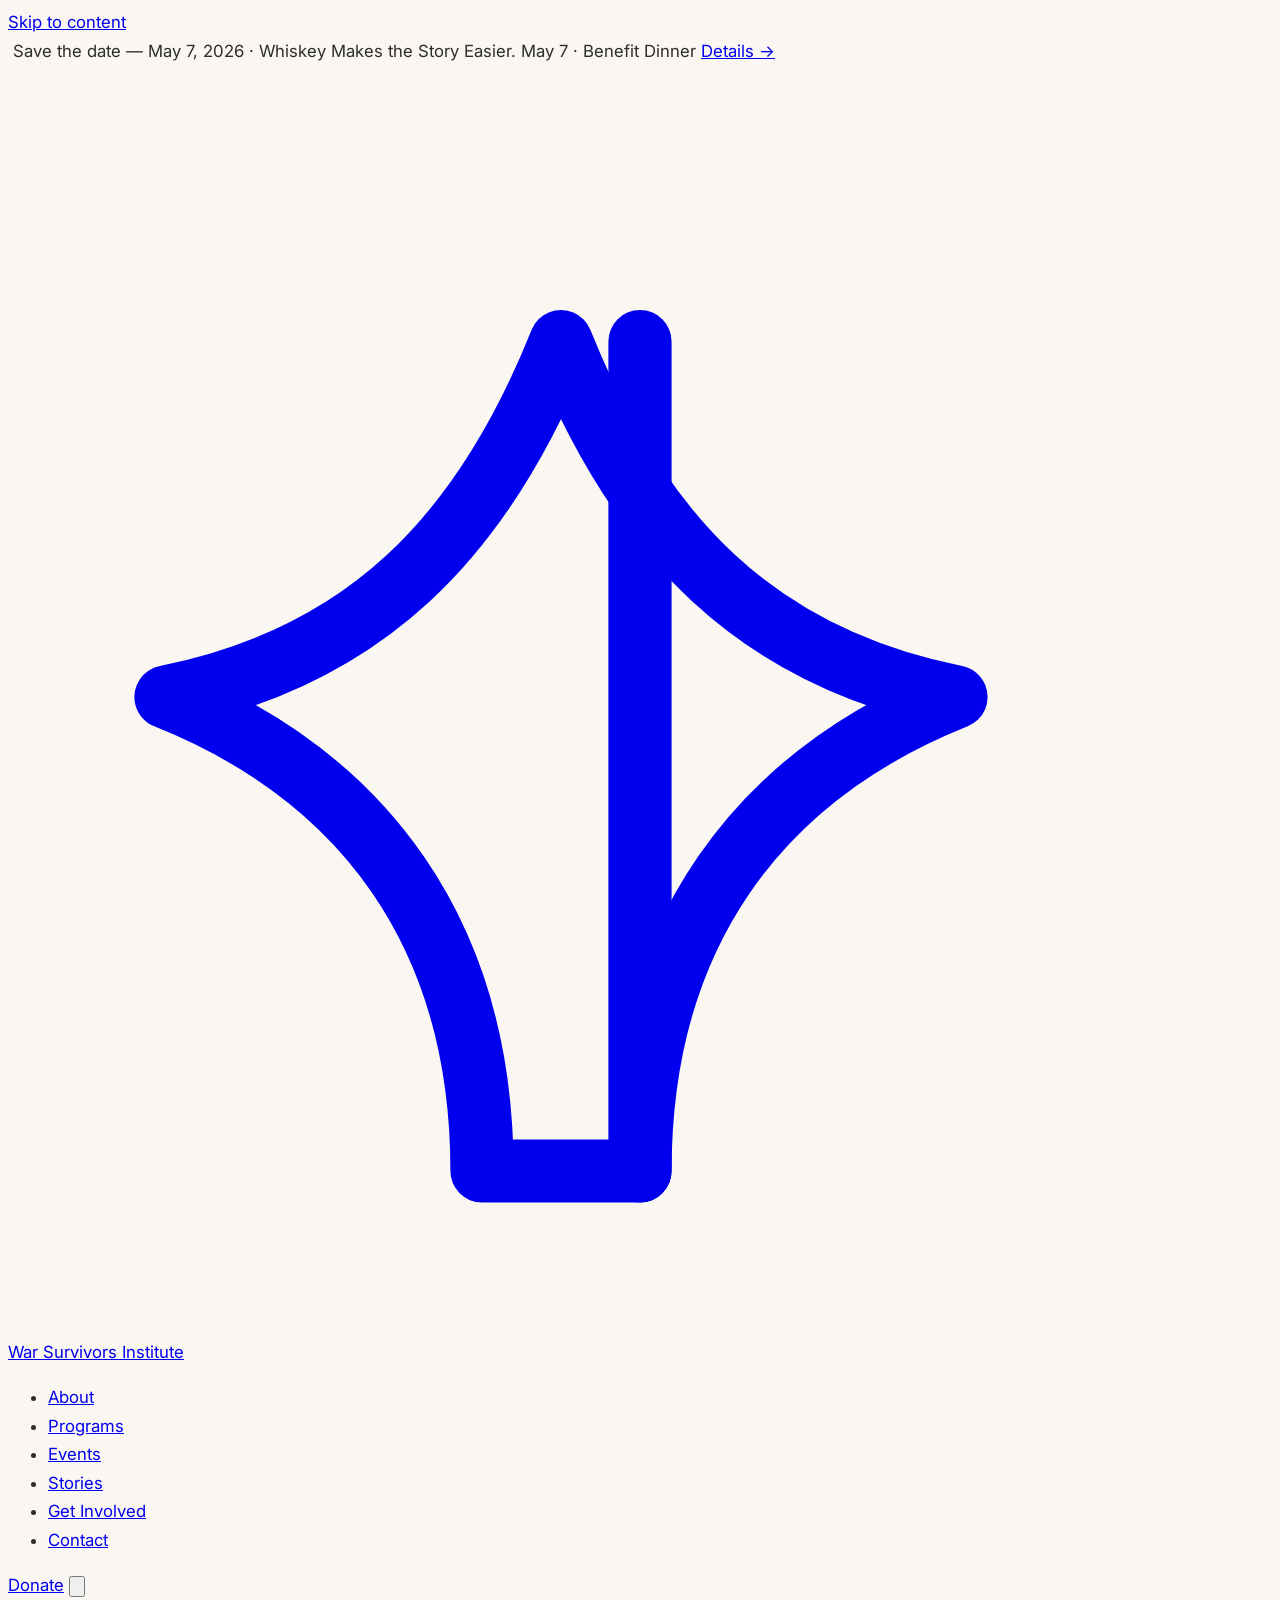
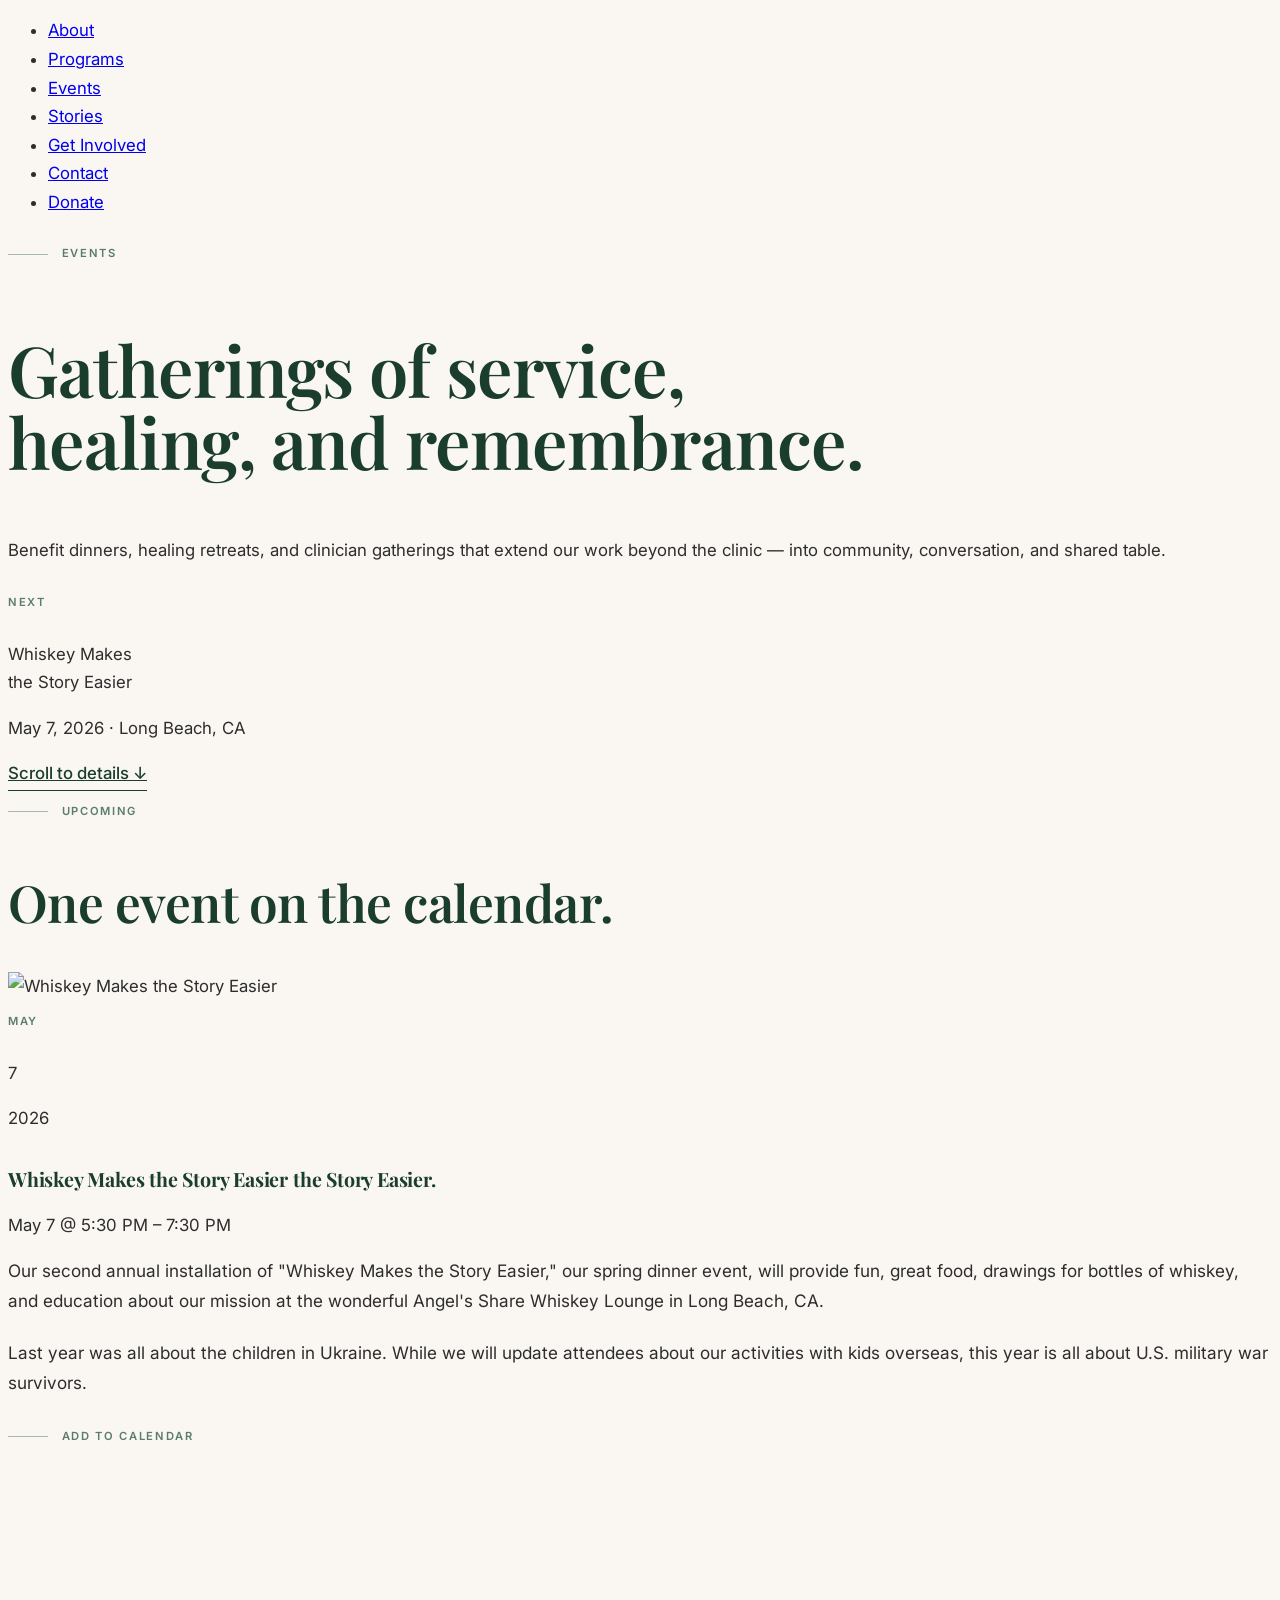
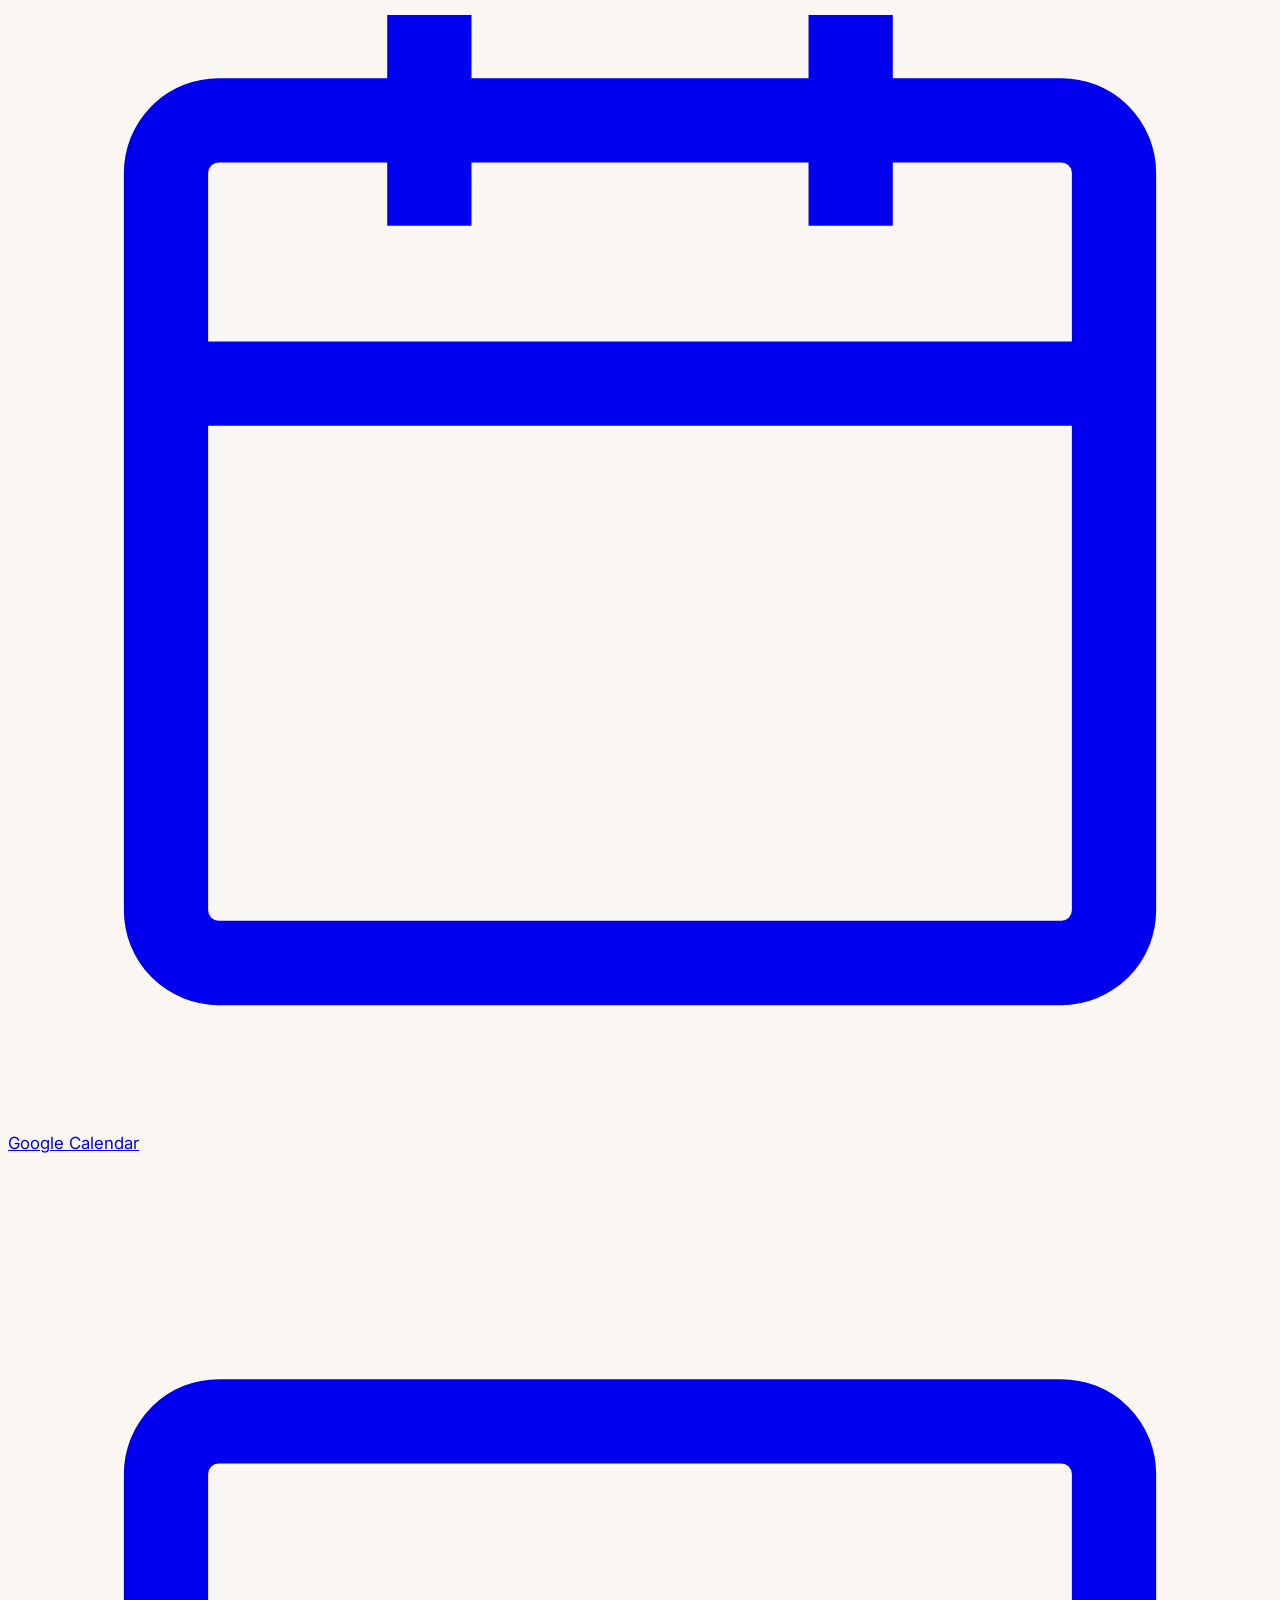
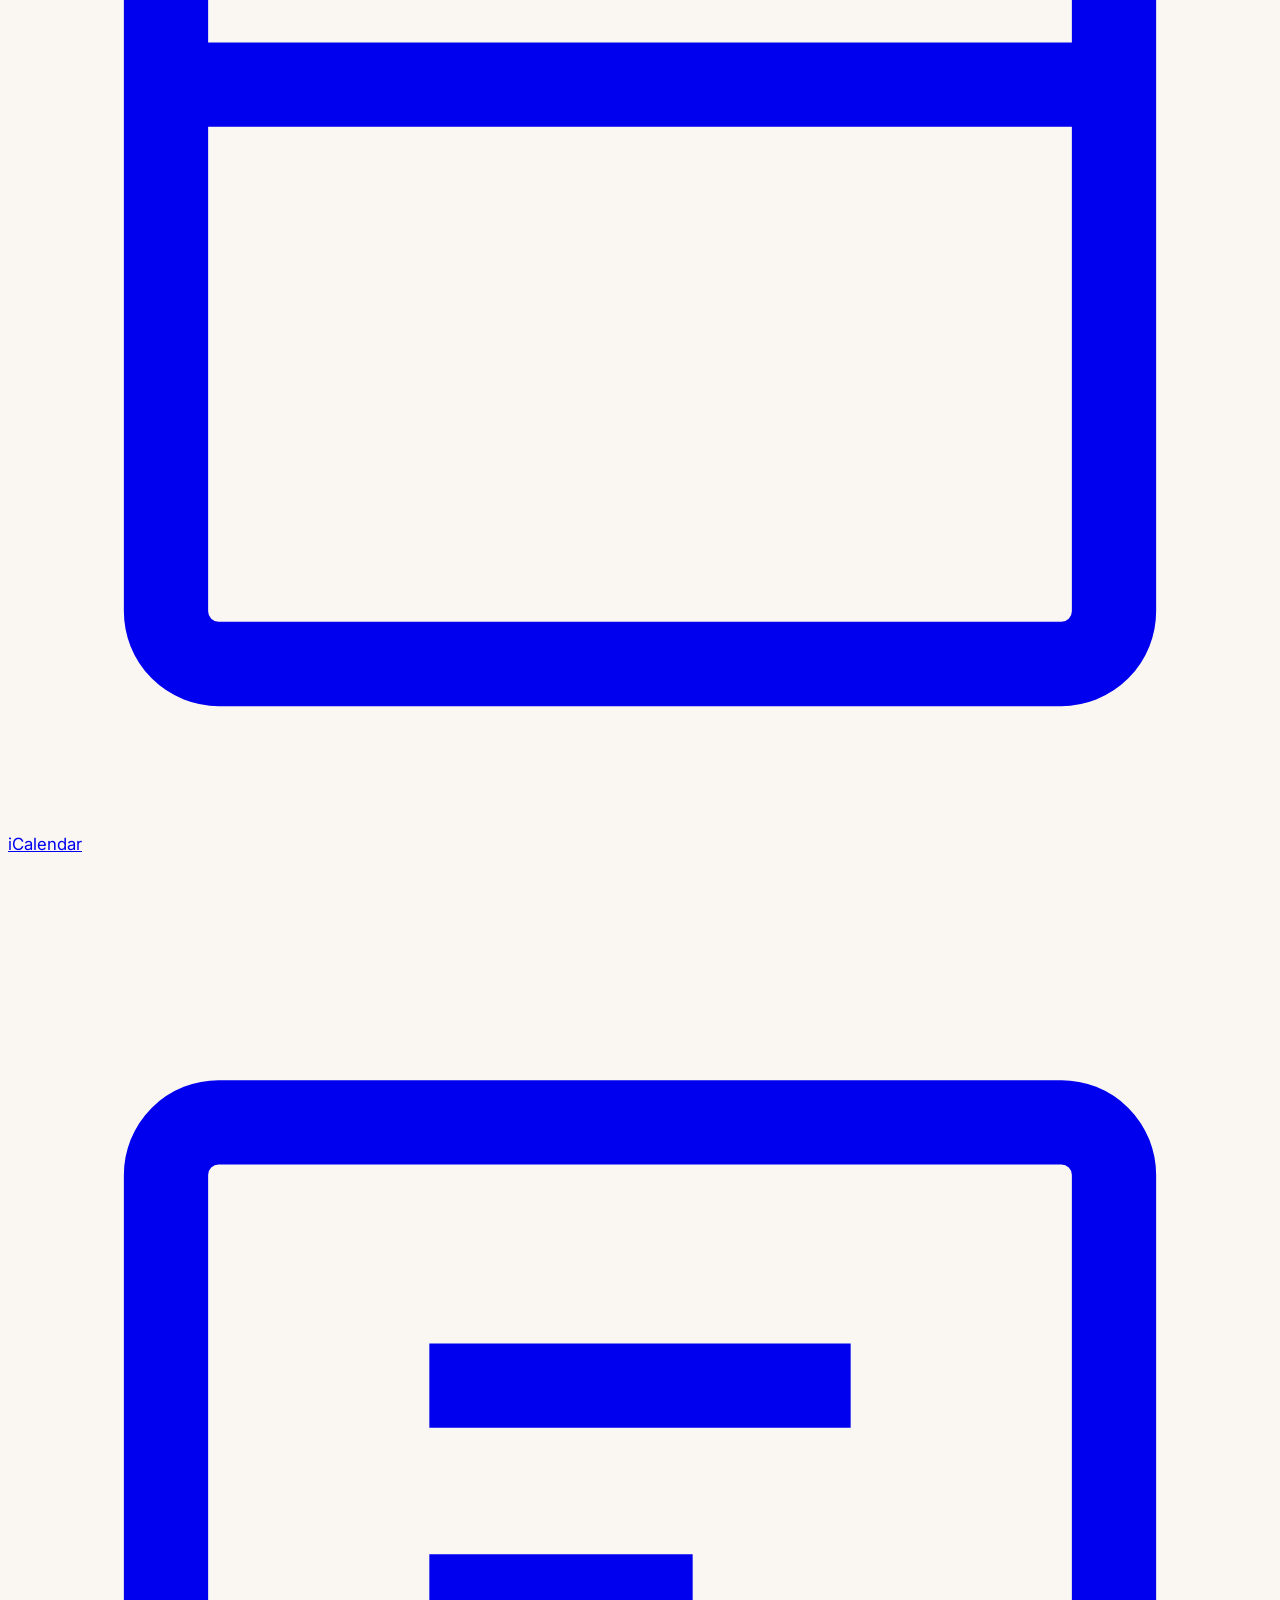
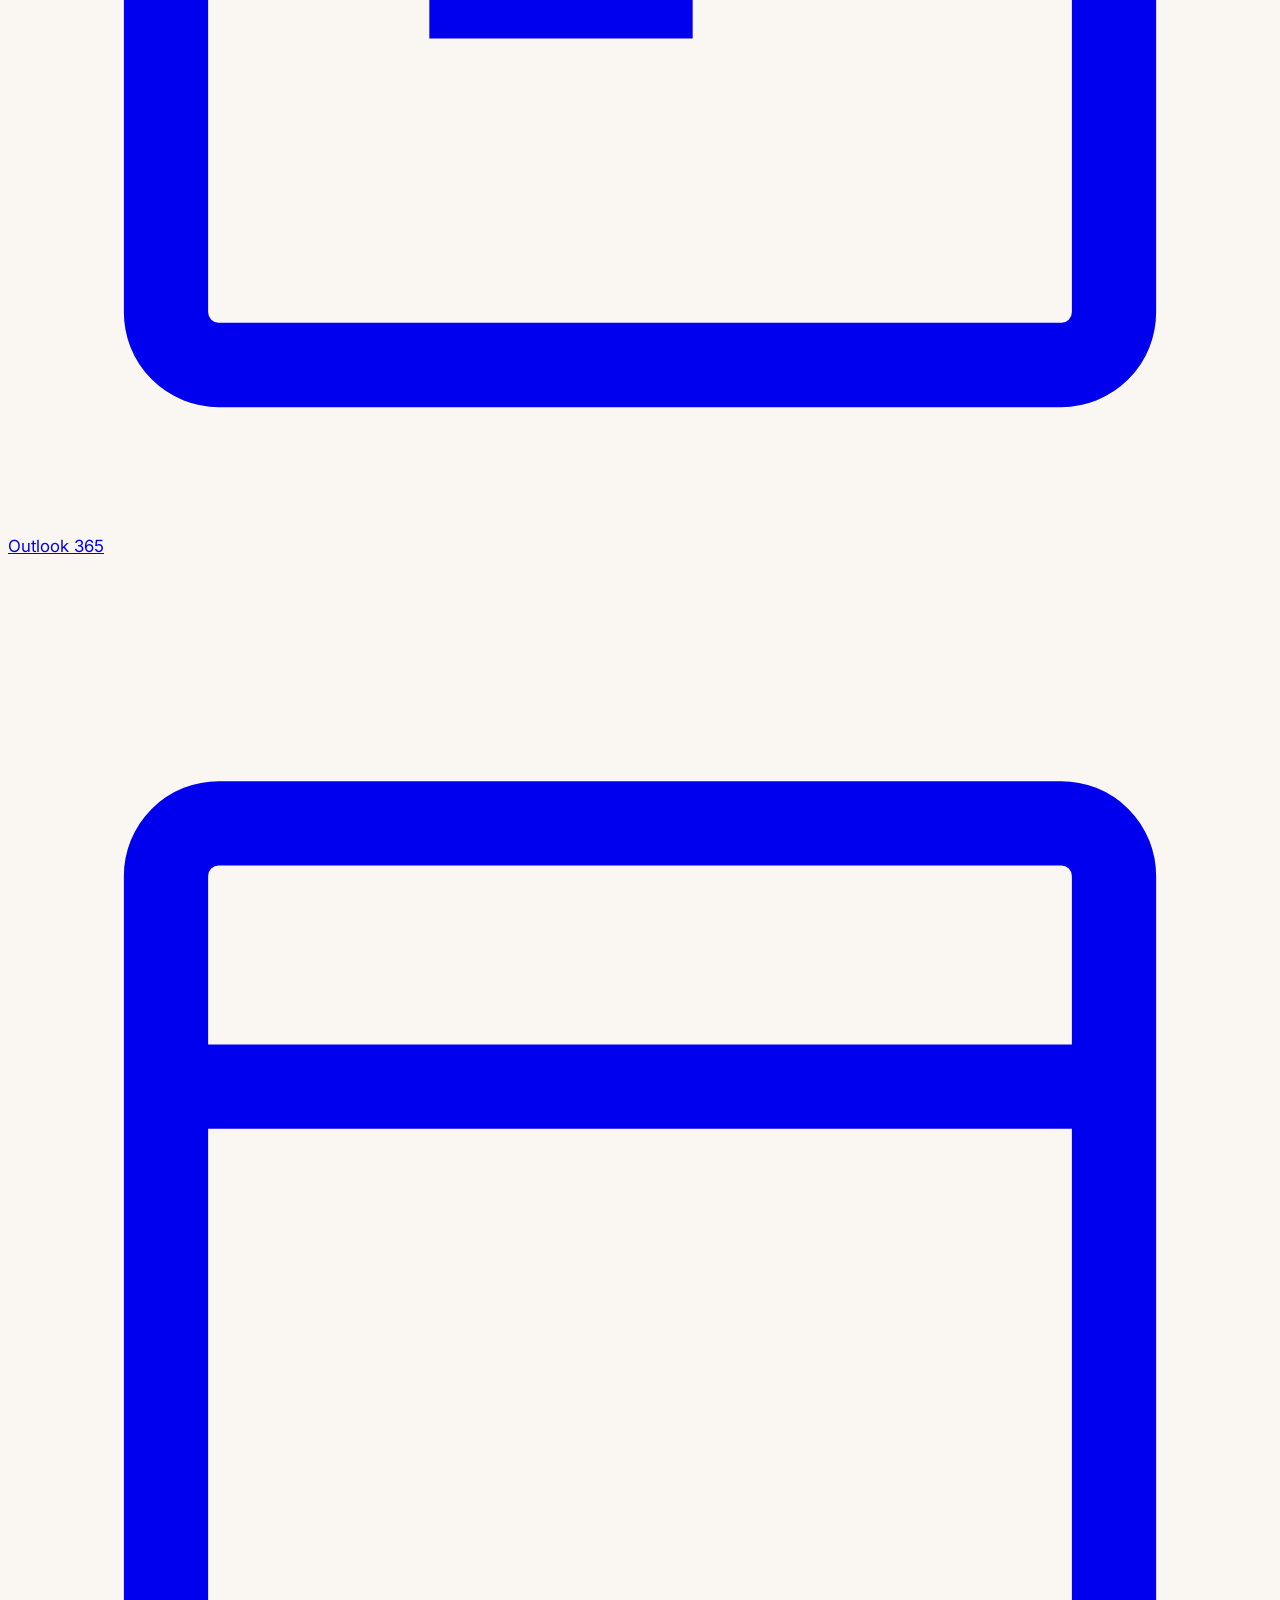
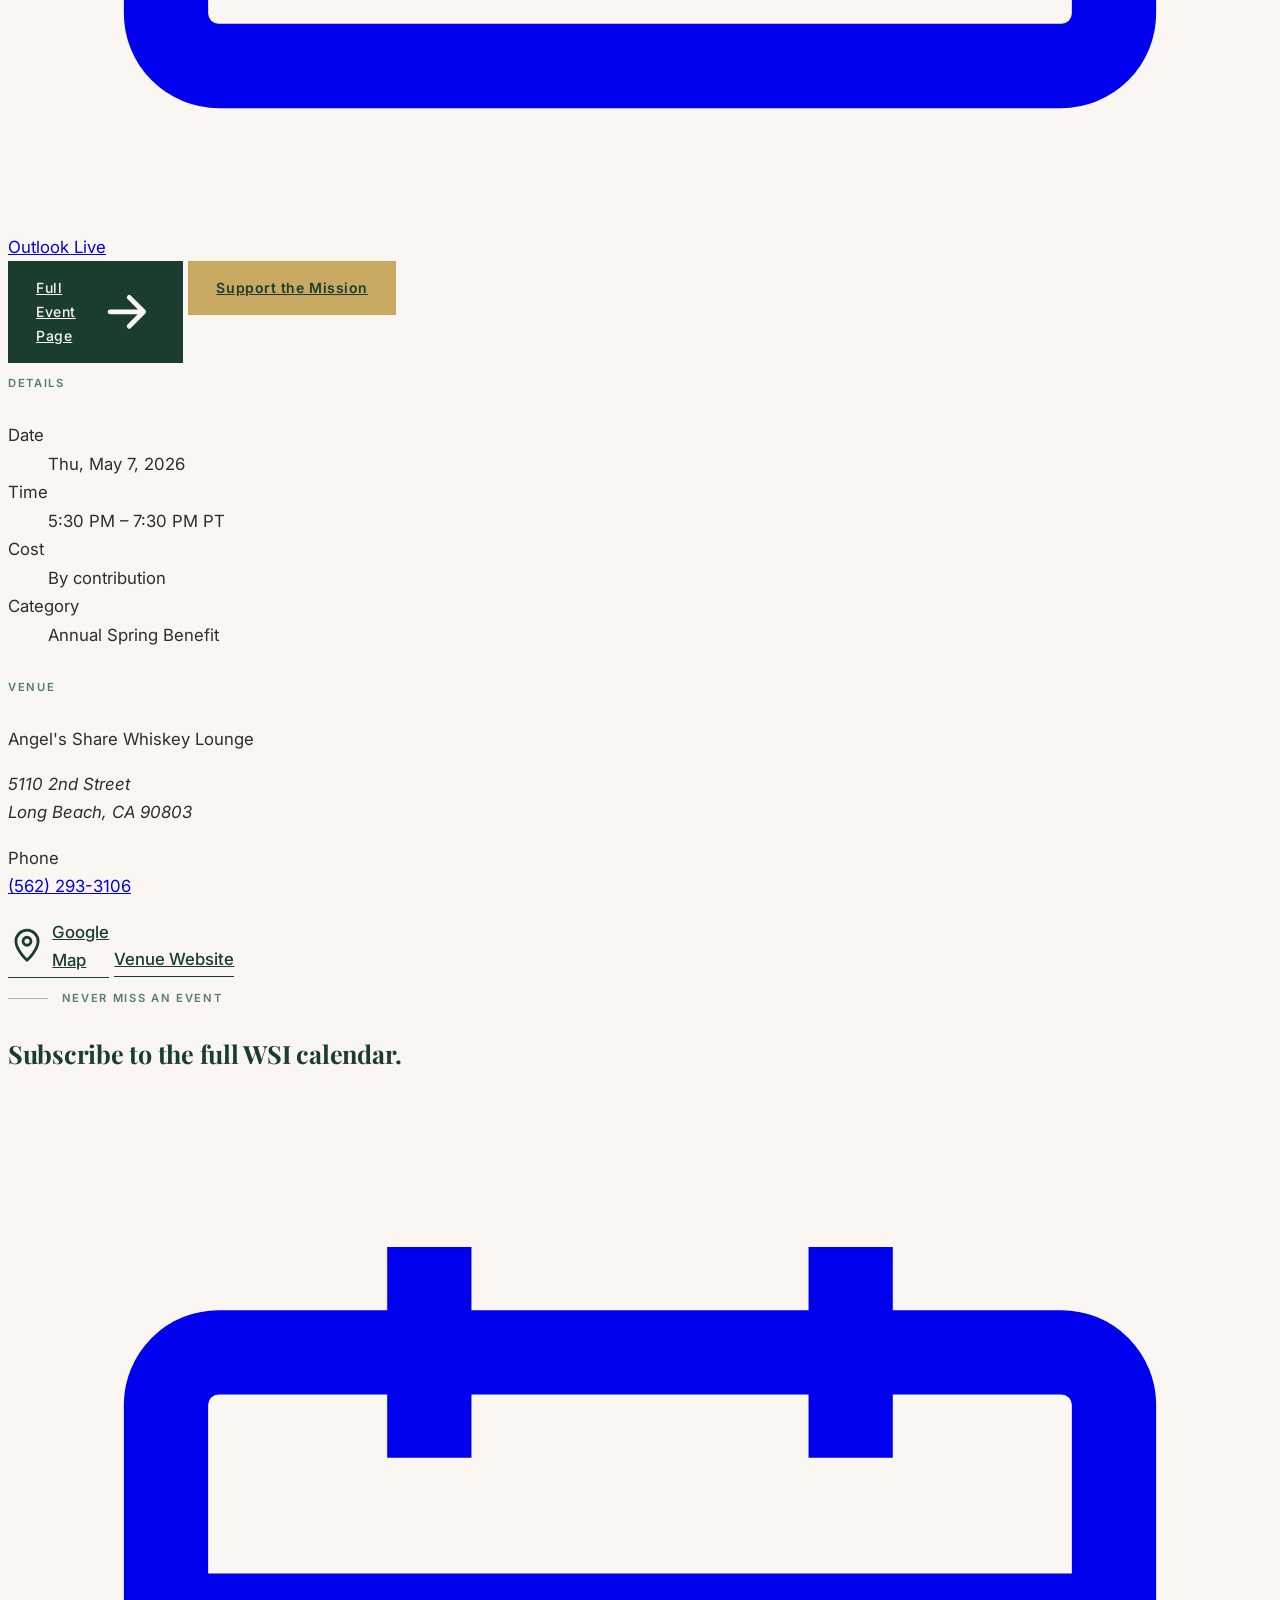
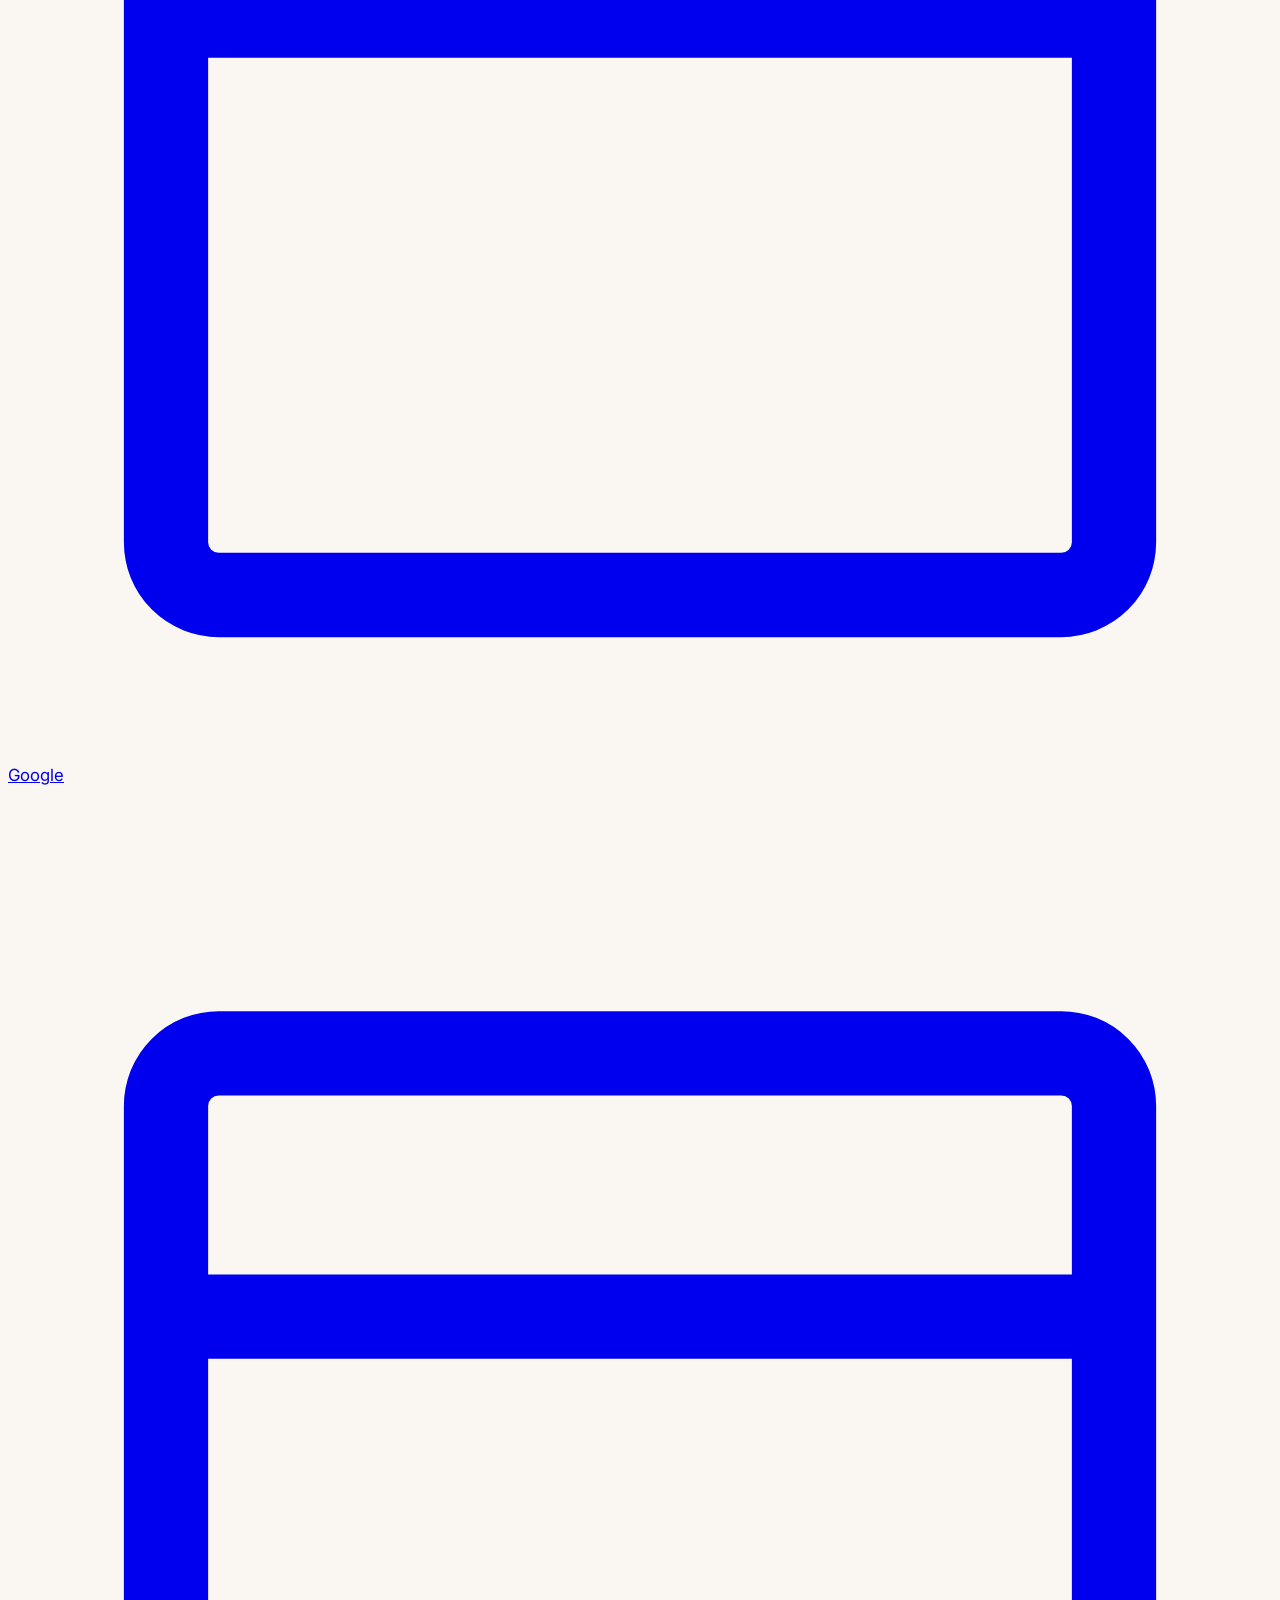
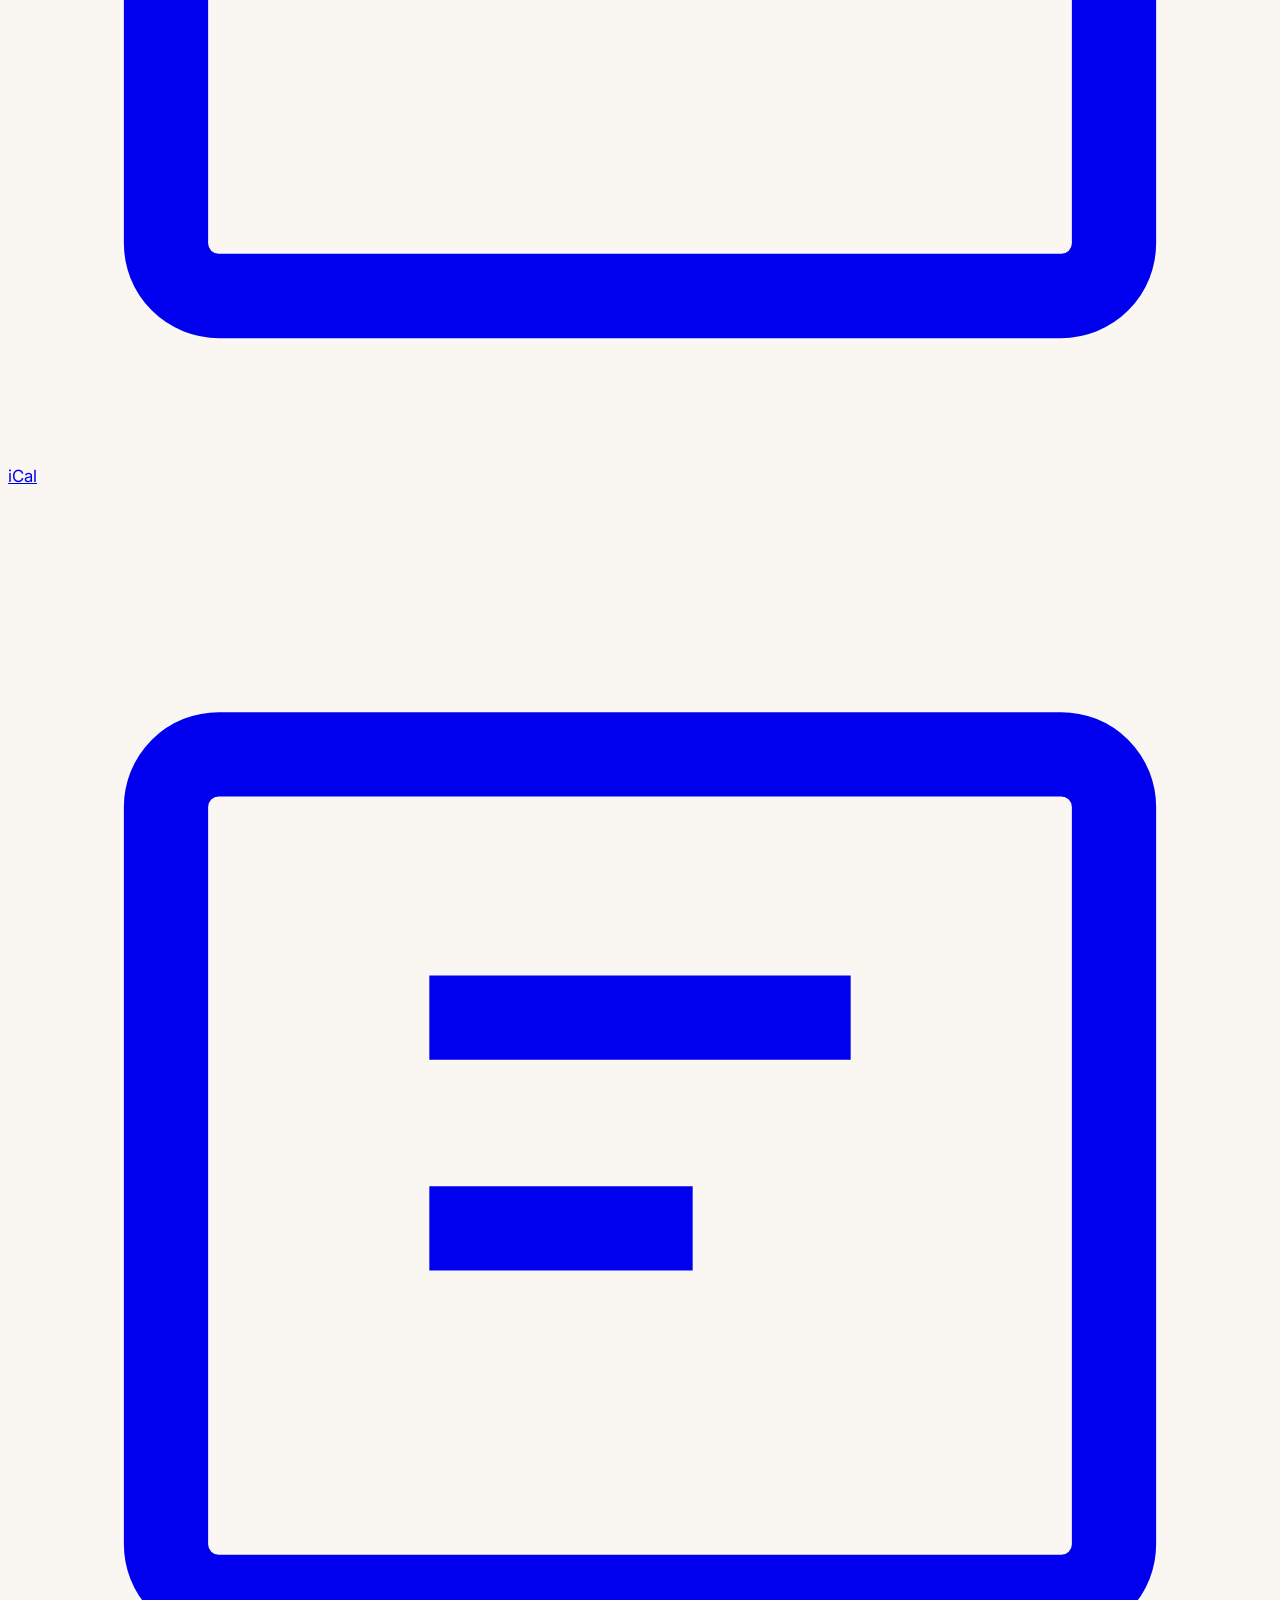
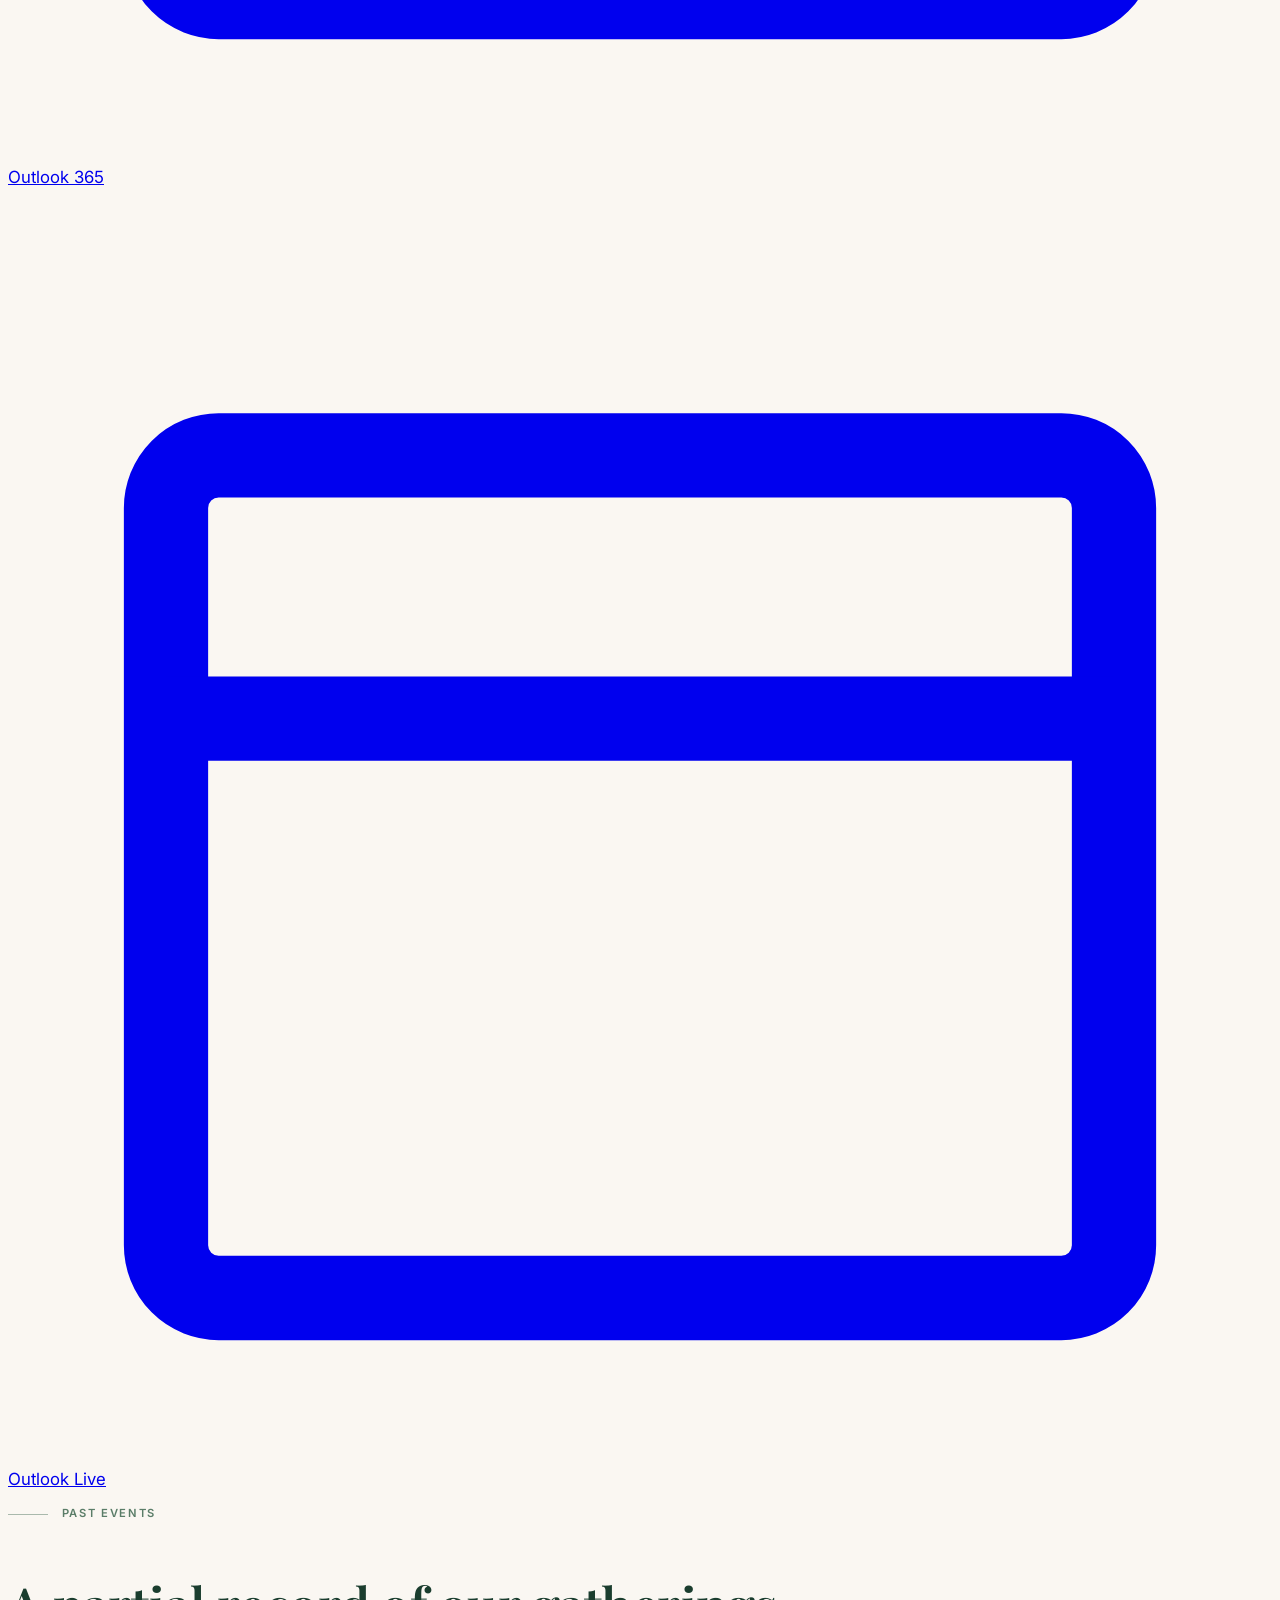
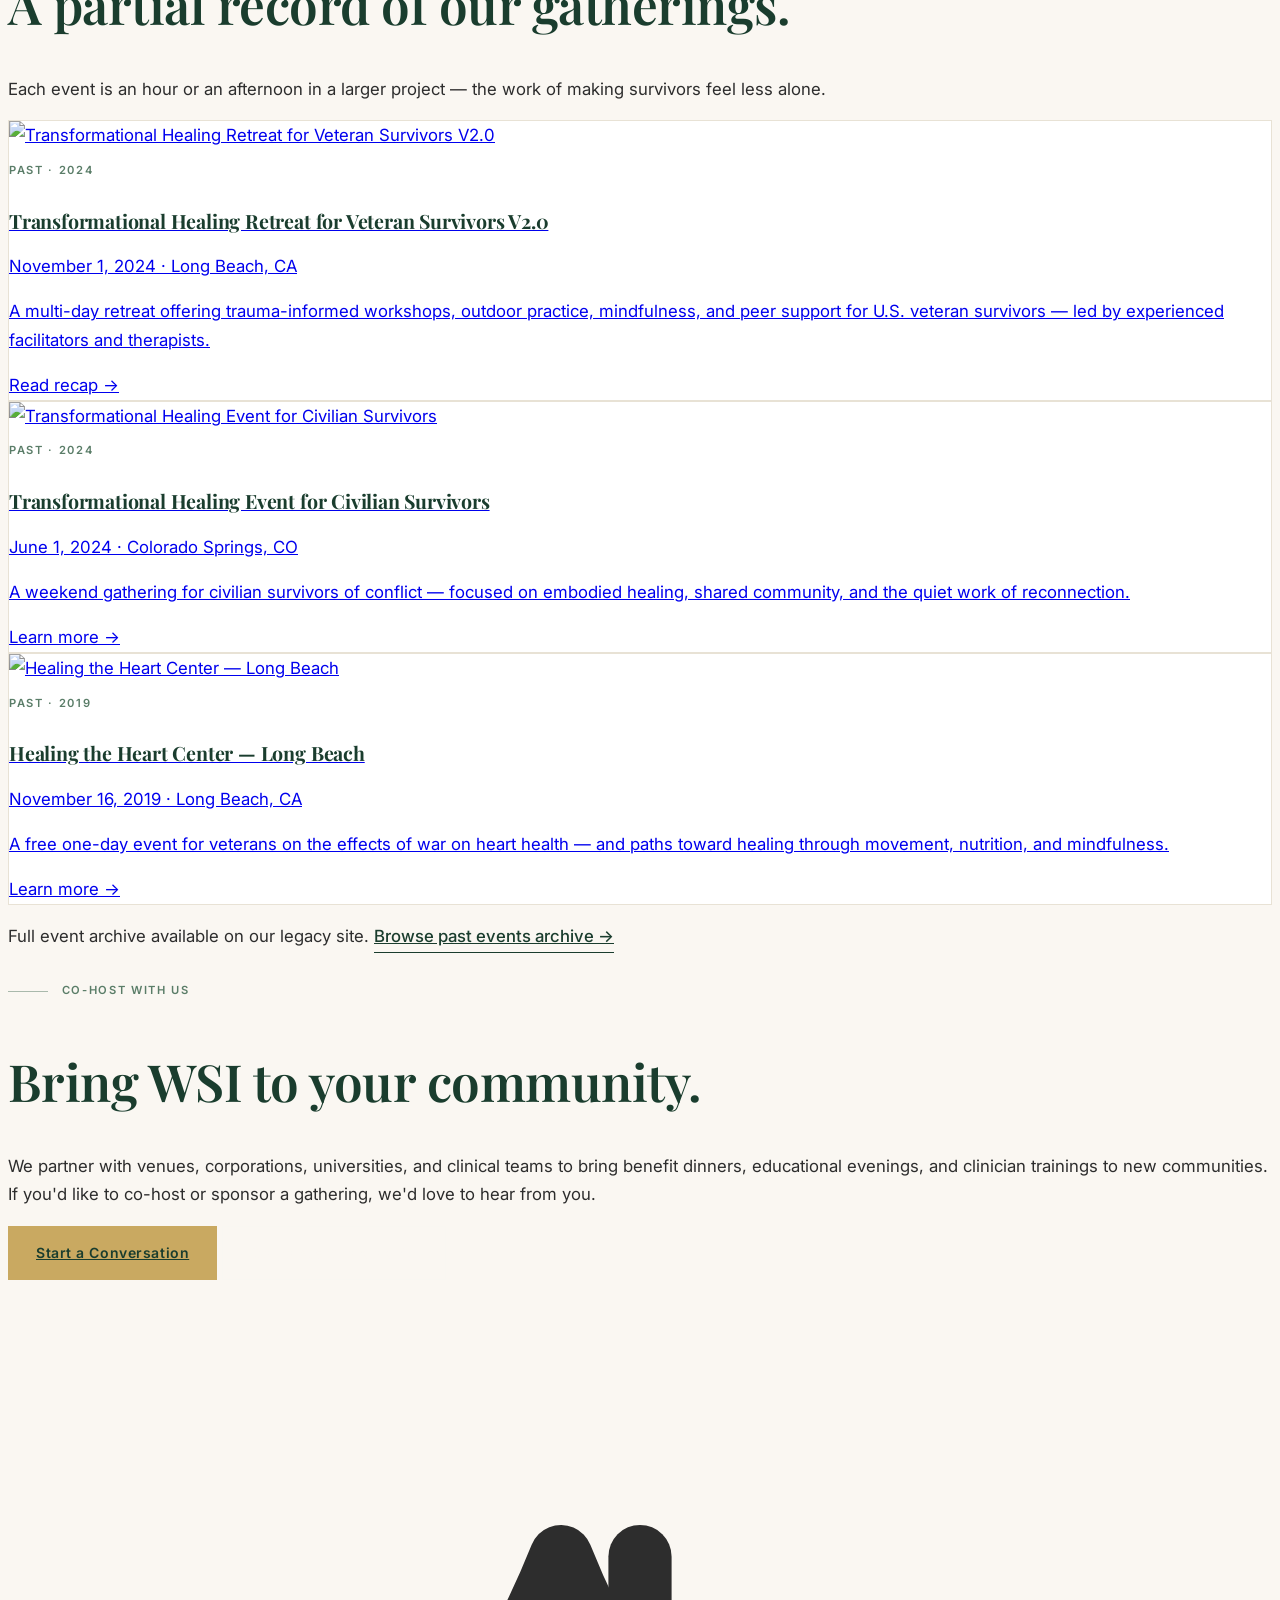
==== events.html @ 1fa2b01b "Initial commit: redesigned static site + Pages CMS wiring - Editorial redesign: 7 pages (home, about" ====
<!DOCTYPE html>
<html lang="en">
<head>
  <meta charset="UTF-8">
  <meta name="viewport" content="width=device-width, initial-scale=1.0">
  <title>Events — War Survivors Institute</title>
  <meta name="description" content="Gatherings of service, healing, and remembrance. Upcoming benefits, clinician trainings, and healing retreats from the War Survivors Institute.">
  <meta property="og:type" content="website">
  <meta property="og:title" content="Events — War Survivors Institute">
  <meta property="og:description" content="Upcoming benefits, clinician trainings, and healing retreats from the War Survivors Institute.">
  <meta property="og:image" content="assets/event-og.svg">
  <meta property="og:url" content="https://war-survivors-institute.vercel.app/events">
  <meta name="twitter:card" content="summary_large_image">
  <meta name="theme-color" content="#1a3d2e">
  <link rel="icon" href="data:image/svg+xml,%3Csvg xmlns='http://www.w3.org/2000/svg' viewBox='0 0 32 32'%3E%3Cpath fill='%231a3d2e' d='M16 28c0-6 3-10 8-12-5-1-8-4-10-9-2 5-5 8-10 9 5 2 8 6 8 12z'/%3E%3C/svg%3E">

  <link rel="preconnect" href="https://fonts.googleapis.com">
  <link rel="preconnect" href="https://fonts.gstatic.com" crossorigin>
  <link href="https://fonts.googleapis.com/css2?family=Playfair+Display:ital,wght@0,400;0,600;0,700;1,400;1,600&family=Inter:wght@400;500;600&display=swap" rel="stylesheet">
  <script src="https://cdn.tailwindcss.com"></script>
  <script>tailwind.config={theme:{extend:{colors:{forest:'#1a3d2e',sage:'#5a7d68',gold:'#c9a961',cream:'#faf7f2',charcoal:'#2d2d2d',terracotta:'#c96442',stone:'#e8e2d5'},fontFamily:{serif:['"Playfair Display"','serif'],sans:['Inter','sans-serif']}}}}</script>
  <link rel="stylesheet" href="css/styles.css">
</head>
<body class="bg-cream text-charcoal font-sans antialiased overflow-x-hidden">

  <a href="#main" class="sr-only focus:not-sr-only focus:fixed focus:top-4 focus:left-4 focus:z-[100] focus:bg-forest focus:text-cream focus:px-4 focus:py-2">Skip to content</a>

  <!-- Fixed top stack (announcement + header) -->
  <div class="fixed top-0 left-0 right-0 z-50">
    <div id="announcement" class="bg-forest text-cream text-center text-xs md:text-sm tracking-wide">
      <div class="max-w-7xl mx-auto px-6 md:px-12 py-2.5 flex items-center justify-center gap-3">
        <span class="w-1.5 h-1.5 rounded-full bg-gold announce-dot"></span>
        <span class="text-cream/90 hidden sm:inline">Save the date — May 7, 2026 · Whiskey Makes the Story Easier.</span>
        <span class="text-cream/90 sm:hidden">May 7 · Benefit Dinner</span>
        <a href="#whiskey" class="text-gold hover:text-cream transition border-b border-gold/50 hover:border-cream pb-0.5 font-medium">Details →</a>
      </div>
    </div>
    <header class="bg-cream/90 backdrop-blur-md border-b border-stone transition-shadow">
      <nav class="max-w-7xl mx-auto px-6 md:px-12 py-5 flex items-center justify-between">
        <a href="index.html" class="flex items-center gap-3 group" aria-label="War Survivors Institute home">
          <svg class="w-7 h-7 text-forest transition-transform group-hover:rotate-3" viewBox="0 0 32 32" fill="none" stroke="currentColor" stroke-width="1.6" stroke-linecap="round" stroke-linejoin="round" aria-hidden="true">
            <path d="M16 28c0-6 3-10 8-12-5-1-8-4-10-9-2 5-5 8-10 9 5 2 8 6 8 12z"/>
            <path d="M16 28V7"/>
          </svg>
          <span class="font-serif text-xl font-semibold text-forest tracking-tight">War Survivors Institute</span>
        </a>
        <ul class="hidden lg:flex items-center gap-8 text-sm font-medium text-charcoal">
          <li><a href="about.html" class="nav-link">About</a></li>
          <li><a href="programs.html" class="nav-link">Programs</a></li>
          <li><a href="events.html" class="nav-link text-forest" aria-current="page">Events</a></li>
          <li><a href="stories.html" class="nav-link">Stories</a></li>
          <li><a href="get-involved.html" class="nav-link">Get Involved</a></li>
          <li><a href="contact.html" class="nav-link">Contact</a></li>
        </ul>
        <div class="flex items-center gap-4">
          <a href="https://givebutter.com/investinWSI" target="_blank" rel="noopener" class="hidden md:inline-block px-6 py-2.5 bg-forest text-cream text-sm font-medium tracking-wide hover:bg-sage transition">Donate</a>
          <button id="menuToggle" class="lg:hidden text-forest w-10 h-10 flex items-center justify-center" aria-label="Toggle menu" aria-expanded="false">
            <svg class="w-6 h-6" fill="none" stroke="currentColor" stroke-width="1.8" viewBox="0 0 24 24"><path stroke-linecap="round" stroke-linejoin="round" d="M4 6h16M4 12h16M4 18h16"/></svg>
          </button>
        </div>
      </nav>
      <div id="mobileMenu" class="hidden lg:hidden bg-cream border-t border-stone">
        <ul class="px-6 py-6 space-y-4 text-base font-medium text-charcoal">
          <li><a href="about.html" class="block py-1 hover:text-forest">About</a></li>
          <li><a href="programs.html" class="block py-1 hover:text-forest">Programs</a></li>
          <li><a href="events.html" class="block py-1 hover:text-forest">Events</a></li>
          <li><a href="stories.html" class="block py-1 hover:text-forest">Stories</a></li>
          <li><a href="get-involved.html" class="block py-1 hover:text-forest">Get Involved</a></li>
          <li><a href="contact.html" class="block py-1 hover:text-forest">Contact</a></li>
          <li class="pt-2"><a href="https://givebutter.com/investinWSI" target="_blank" rel="noopener" class="inline-block px-6 py-2.5 bg-forest text-cream text-sm tracking-wide">Donate</a></li>
        </ul>
      </div>
    </header>
  </div>

  <main id="main">

    <!-- ============================ PAGE HERO ============================ -->
    <section class="relative pt-36 md:pt-48 pb-20 md:pb-28 bg-cream overflow-hidden">
      <div class="absolute inset-0 opacity-[0.04] pointer-events-none" aria-hidden="true" style="background-image: radial-gradient(circle at 85% 15%, rgba(201,169,97,1), transparent 50%);"></div>
      <div class="relative max-w-7xl mx-auto px-6 md:px-12 grid grid-cols-1 md:grid-cols-12 gap-10 items-end">
        <div class="md:col-span-8 reveal-up">
          <p class="eyebrow text-sage mb-6"><span class="rule"></span>Events</p>
          <h1 class="hero-headline text-forest mb-6" style="font-size: clamp(2.25rem, 5.5vw, 4.75rem);">
            Gatherings of service,<br>
            <span class="italic font-normal text-gold">healing, and remembrance.</span>
          </h1>
          <p class="text-lg md:text-xl text-charcoal/80 max-w-2xl leading-relaxed font-light">
            Benefit dinners, healing retreats, and clinician gatherings that extend our work beyond the clinic — into community, conversation, and shared table.
          </p>
        </div>
        <div class="md:col-span-4 reveal-up delay-1">
          <div class="border-l-2 border-gold pl-6">
            <p class="eyebrow text-terracotta mb-2">Next</p>
            <p class="font-serif text-2xl text-forest leading-tight">Whiskey Makes<br><span class="italic text-gold">the Story Easier</span></p>
            <p class="text-sm text-charcoal/70 mt-3">May 7, 2026 · Long Beach, CA</p>
            <a href="#whiskey" class="link-underline mt-4 text-sm">Scroll to details ↓</a>
          </div>
        </div>
      </div>
    </section>

    <!-- ============================ UPCOMING: WHISKEY ============================ -->
    <section id="whiskey" class="py-20 md:py-28 bg-stone/30 border-y border-stone relative">
      <div class="max-w-7xl mx-auto px-6 md:px-12">

        <div class="flex items-baseline justify-between mb-10 md:mb-14 reveal-up">
          <div>
            <p class="eyebrow text-terracotta mb-3"><span class="rule"></span>Upcoming</p>
            <h2 class="section-heading">One event on the calendar.</h2>
          </div>
        </div>

        <!-- Rendered from data/events.json by js/content-loader.js -->
        <div id="upcoming-events"></div>
      </div>
    </section>

    <!-- ============================ CALENDAR SUBSCRIBE ============================ -->
    <section class="py-16 md:py-20 bg-cream">
      <div class="max-w-7xl mx-auto px-6 md:px-12 grid grid-cols-1 md:grid-cols-12 gap-10 items-center">
        <div class="md:col-span-5 reveal-up">
          <p class="eyebrow text-sage mb-4"><span class="rule"></span>Never miss an event</p>
          <h2 class="font-serif text-2xl md:text-3xl text-forest leading-snug">Subscribe to the full WSI calendar.</h2>
        </div>
        <div class="md:col-span-7 reveal-up delay-1">
          <div class="flex flex-wrap gap-2">
            <a href="https://www.google.com/calendar/render?cid=webcal%3A%2F%2Fwarsurvivors.org%2F%3Fpost_type%3Dtribe_events%26ical%3D1%26eventDisplay%3Dlist" target="_blank" rel="noopener" class="inline-flex items-center gap-2 px-4 py-2.5 text-sm text-forest border border-stone hover:border-gold bg-cream transition">
              <svg class="w-4 h-4" viewBox="0 0 24 24" fill="none" stroke="currentColor" stroke-width="1.6"><rect x="3" y="5" width="18" height="16" rx="1"/><path d="M8 3v4M16 3v4M3 10h18"/></svg>
              Google
            </a>
            <a href="webcal://warsurvivors.org/?post_type=tribe_events&amp;ical=1&amp;eventDisplay=list" class="inline-flex items-center gap-2 px-4 py-2.5 text-sm text-forest border border-stone hover:border-gold bg-cream transition">
              <svg class="w-4 h-4" viewBox="0 0 24 24" fill="none" stroke="currentColor" stroke-width="1.6"><rect x="3" y="5" width="18" height="16" rx="1"/><path d="M3 10h18"/></svg>
              iCal
            </a>
            <a href="https://outlook.office.com/owa?path=/calendar/action/compose&amp;rru=addsubscription&amp;url=webcal%3A%2F%2Fwarsurvivors.org%2F%3Fpost_type%3Dtribe_events%26ical%3D1%26eventDisplay%3Dlist&amp;name=War+Survivors+Institute+Events" target="_blank" rel="noopener" class="inline-flex items-center gap-2 px-4 py-2.5 text-sm text-forest border border-stone hover:border-gold bg-cream transition">
              <svg class="w-4 h-4" viewBox="0 0 24 24" fill="none" stroke="currentColor" stroke-width="1.6"><rect x="3" y="5" width="18" height="16" rx="1"/><path d="M8 10h8M8 14h5"/></svg>
              Outlook 365
            </a>
            <a href="https://outlook.live.com/owa?path=/calendar/action/compose&amp;rru=addsubscription&amp;url=webcal%3A%2F%2Fwarsurvivors.org%2F%3Fpost_type%3Dtribe_events%26ical%3D1%26eventDisplay%3Dlist&amp;name=War+Survivors+Institute+Events" target="_blank" rel="noopener" class="inline-flex items-center gap-2 px-4 py-2.5 text-sm text-forest border border-stone hover:border-gold bg-cream transition">
              <svg class="w-4 h-4" viewBox="0 0 24 24" fill="none" stroke="currentColor" stroke-width="1.6"><rect x="3" y="5" width="18" height="16" rx="1"/><path d="M3 10h18"/></svg>
              Outlook Live
            </a>
          </div>
        </div>
      </div>
    </section>

    <!-- ============================ PAST EVENTS ============================ -->
    <section class="py-24 md:py-32 bg-stone/30 border-y border-stone">
      <div class="max-w-7xl mx-auto px-6 md:px-12">
        <div class="max-w-3xl mb-14 md:mb-20 reveal-up">
          <p class="eyebrow text-sage mb-5"><span class="rule"></span>Past Events</p>
          <h2 class="section-heading">A partial record of our gatherings.</h2>
          <p class="mt-6 text-charcoal/80 text-lg">Each event is an hour or an afternoon in a larger project — the work of making survivors feel less alone.</p>
        </div>

        <!-- Rendered from data/events.json by js/content-loader.js -->
        <div id="past-events" class="grid grid-cols-1 md:grid-cols-3 gap-8 md:gap-10"></div>

        <p class="mt-12 text-sm text-charcoal/60 max-w-2xl reveal-up">
          Full event archive available on our legacy site.
          <a href="https://warsurvivors.org/events/list/?eventDisplay=past" target="_blank" rel="noopener" class="link-underline ml-2 text-sm">Browse past events archive →</a>
        </p>
      </div>
    </section>

    <!-- ============================ HOST / PARTNER ============================ -->
    <section class="py-24 md:py-32 bg-forest text-cream relative overflow-hidden">
      <div class="absolute inset-0 opacity-[0.04] pointer-events-none" aria-hidden="true" style="background-image: radial-gradient(circle at 20% 30%, rgba(201,169,97,0.6), transparent 40%), radial-gradient(circle at 80% 70%, rgba(201,169,97,0.4), transparent 40%);"></div>
      <div class="relative max-w-7xl mx-auto px-6 md:px-12 grid grid-cols-1 md:grid-cols-12 gap-10 items-center">
        <div class="md:col-span-8 reveal-up">
          <p class="eyebrow text-gold mb-6"><span class="rule"></span>Co-host with us</p>
          <h2 class="section-heading text-cream">Bring WSI to your community.</h2>
          <p class="mt-6 text-lg text-cream/85 max-w-2xl leading-relaxed">
            We partner with venues, corporations, universities, and clinical teams to bring benefit dinners, educational evenings, and clinician trainings to new communities. If you'd like to co-host or sponsor a gathering, we'd love to hear from you.
          </p>
        </div>
        <div class="md:col-span-4 flex flex-col gap-4 reveal-up delay-1">
          <a href="contact.html" class="btn-gold btn-gold--shine justify-center">Start a Conversation</a>
          <a href="https://warsurvivors.org/for-corporate-sponsors/" target="_blank" rel="noopener" class="btn-secondary justify-center">Corporate Sponsorship</a>
        </div>
      </div>
    </section>

  </main>

  <!-- ============================ FOOTER ============================ -->
  <footer class="bg-forest text-cream">
    <div class="max-w-7xl mx-auto px-6 md:px-12 py-20 grid grid-cols-1 md:grid-cols-3 gap-14">
      <div>
        <div class="flex items-center gap-3 mb-5">
          <svg class="w-7 h-7 text-gold" viewBox="0 0 32 32" fill="none" stroke="currentColor" stroke-width="1.6" stroke-linecap="round" stroke-linejoin="round" aria-hidden="true">
            <path d="M16 28c0-6 3-10 8-12-5-1-8-4-10-9-2 5-5 8-10 9 5 2 8 6 8 12z"/>
            <path d="M16 28V7"/>
          </svg>
          <span class="font-serif text-lg font-semibold">War Survivors Institute</span>
        </div>
        <p class="text-sm leading-relaxed text-cream/75 max-w-xs">Healing war survivors and transforming our world through evidence-based care, community, and education.</p>
        <p class="mt-6 text-xs tracking-wider uppercase text-gold">Candid Gold Seal of Transparency 2024</p>
      </div>
      <div>
        <h3 class="eyebrow text-gold mb-5">Explore</h3>
        <ul class="space-y-3 text-sm text-cream/85">
          <li><a href="about.html" class="hover:text-gold transition">About</a></li>
          <li><a href="programs.html" class="hover:text-gold transition">Programs</a></li>
          <li><a href="events.html" class="hover:text-gold transition">Events</a></li>
          <li><a href="stories.html" class="hover:text-gold transition">Stories</a></li>
          <li><a href="get-involved.html" class="hover:text-gold transition">Get Involved</a></li>
          <li><a href="contact.html" class="hover:text-gold transition">Contact</a></li>
        </ul>
      </div>
      <div>
        <h3 class="eyebrow text-gold mb-5">Stay Connected</h3>
        <p class="text-sm text-cream/80 mb-4">Quarterly dispatches on healing, research, and survivor stories.</p>
        <form class="flex flex-col sm:flex-row gap-2" onsubmit="event.preventDefault(); this.querySelector('button').textContent='Thank you';">
          <label class="sr-only" for="newsletter">Email address</label>
          <input id="newsletter" type="email" required placeholder="your@email.com" class="flex-1 px-4 py-3 bg-forest border border-cream/25 text-cream placeholder-cream/50 text-sm focus:outline-none focus:border-gold">
          <button type="submit" class="px-5 py-3 bg-gold text-forest text-sm font-medium tracking-wide hover:bg-cream transition">Subscribe</button>
        </form>
        <p class="mt-6 text-sm text-cream/75">info@warsurvivors.org<br>+1 (505) 555-0142</p>
      </div>
    </div>
    <div class="border-t border-cream/15">
      <div class="max-w-7xl mx-auto px-6 md:px-12 py-6 flex flex-col md:flex-row items-start md:items-center justify-between gap-3 text-xs text-cream/60">
        <p>&copy; 2026 War Survivors Institute. A registered 501(c)(3) nonprofit organization.</p>
        <div class="flex gap-6"><a href="#" class="hover:text-gold">Privacy</a><a href="#" class="hover:text-gold">Accessibility</a><a href="#" class="hover:text-gold">Financials</a></div>
      </div>
    </div>
  </footer>

  <script src="js/main.js"></script>
  <script src="js/content-loader.js"></script>
</body>
</html>
---- css/styles.css ----
/* =============================================================
   WAR SURVIVORS INSTITUTE — SHARED STYLES (SOURCE OF TRUTH)
   This file is shared across every page. Keep it lean.
   See DESIGN_SYSTEM.md for the complete reference.
   -------------------------------------------------------------

   COLOR PALETTE
   --color-forest     #1a3d2e   primary dark green
   --color-sage       #5a7d68   muted sage secondary
   --color-gold       #c9a961   warm gold accent
   --color-cream      #faf7f2   warm off-white background
   --color-charcoal   #2d2d2d   body text
   --color-terracotta #c96442   CTA accent
   --color-stone      #e8e2d5   soft divider / card bg

   FONT STACK
   Headings : 'Playfair Display', serif   (400 / 600 / 700)
   Body     : 'Inter', sans-serif          (400 / 500 / 600)

   TAILWIND CONFIG (paste in every page inside <head>):
   <script>tailwind.config={theme:{extend:{colors:{forest:'#1a3d2e',
   sage:'#5a7d68',gold:'#c9a961',cream:'#faf7f2',charcoal:'#2d2d2d',
   terracotta:'#c96442',stone:'#e8e2d5'},fontFamily:{serif:
   ['"Playfair Display"','serif'],sans:['Inter','sans-serif']}}}}</script>

   See DESIGN_SYSTEM.md for the shared <header> and <footer>
   markup. Copy those verbatim on every page.
   ============================================================= */

:root {
  --color-forest: #1a3d2e;
  --color-sage: #5a7d68;
  --color-gold: #c9a961;
  --color-cream: #faf7f2;
  --color-charcoal: #2d2d2d;
  --color-terracotta: #c96442;
  --color-stone: #e8e2d5;
}

* { -webkit-font-smoothing: antialiased; -moz-osx-font-smoothing: grayscale; }

html { scroll-behavior: smooth; }

body {
  font-family: 'Inter', sans-serif;
  color: var(--color-charcoal);
  background: var(--color-cream);
  font-size: 1.05rem;
  line-height: 1.7;
}

h1, h2, h3, h4, h5 {
  font-family: 'Playfair Display', serif;
  color: var(--color-forest);
  letter-spacing: -0.01em;
  line-height: 1.1;
}

::selection { background: var(--color-gold); color: var(--color-forest); }

/* -------------------- TYPOGRAPHY SCALES -------------------- */
.hero-headline {
  font-family: 'Playfair Display', serif;
  font-weight: 600;
  font-size: clamp(2.75rem, 7vw, 5.75rem);
  line-height: 1.03;
  letter-spacing: -0.015em;
}

.section-heading {
  font-family: 'Playfair Display', serif;
  font-weight: 600;
  font-size: clamp(2rem, 4vw, 3.5rem);
  line-height: 1.08;
  letter-spacing: -0.01em;
}

.display-number {
  font-family: 'Playfair Display', serif;
  font-weight: 400;
  font-size: clamp(2.5rem, 5vw, 4rem);
  line-height: 1;
  letter-spacing: -0.02em;
}

.prose-editorial p {
  font-size: 1.075rem;
  line-height: 1.75;
  color: var(--color-charcoal);
}

.prose-editorial p + p { margin-top: 1.25em; }

/* -------------------- UTILITY CLASSES -------------------- */
.eyebrow {
  font-family: 'Inter', sans-serif;
  text-transform: uppercase;
  letter-spacing: 0.15em;
  font-size: 0.7rem;
  font-weight: 600;
  color: var(--color-sage);
  display: inline-block;
}

.rule {
  display: inline-block;
  width: 2.5rem;
  height: 1px;
  background: currentColor;
  vertical-align: middle;
  margin-right: 0.85rem;
  opacity: 0.5;
}

.btn-primary {
  display: inline-flex;
  align-items: center;
  gap: 0.5rem;
  padding: 0.95rem 1.75rem;
  background: var(--color-forest);
  color: var(--color-cream);
  font-size: 0.875rem;
  font-weight: 500;
  letter-spacing: 0.04em;
  transition: background 200ms ease, transform 200ms ease;
}
.btn-primary:hover { background: var(--color-sage); }
.btn-primary:focus-visible { outline: 2px solid var(--color-gold); outline-offset: 3px; }

.btn-secondary {
  display: inline-flex;
  align-items: center;
  gap: 0.5rem;
  padding: 0.9rem 1.75rem;
  background: transparent;
  color: var(--color-cream);
  border: 1px solid rgba(250, 247, 242, 0.55);
  font-size: 0.875rem;
  font-weight: 500;
  letter-spacing: 0.04em;
  transition: background 200ms ease, border-color 200ms ease;
}
.btn-secondary:hover { background: rgba(250, 247, 242, 0.12); border-color: var(--color-cream); }
.btn-secondary:focus-visible { outline: 2px solid var(--color-gold); outline-offset: 3px; }

.btn-gold {
  display: inline-flex;
  align-items: center;
  gap: 0.5rem;
  padding: 0.95rem 1.75rem;
  background: var(--color-gold);
  color: var(--color-forest);
  font-size: 0.875rem;
  font-weight: 600;
  letter-spacing: 0.04em;
  transition: background 200ms ease;
}
.btn-gold:hover { background: var(--color-cream); }
.btn-gold:focus-visible { outline: 2px solid var(--color-cream); outline-offset: 3px; }

.link-underline {
  display: inline-flex;
  align-items: center;
  gap: 0.4rem;
  color: var(--color-forest);
  font-weight: 500;
  border-bottom: 1px solid currentColor;
  padding-bottom: 2px;
  transition: color 200ms ease, gap 200ms ease;
}
.link-underline:hover { color: var(--color-terracotta); gap: 0.65rem; }

/* -------------------- SCROLL REVEAL ANIMATIONS -------------------- */
.fade-in {
  opacity: 0;
  transition: opacity 900ms cubic-bezier(0.22, 1, 0.36, 1);
}
.fade-in.is-visible { opacity: 1; }

.reveal-up {
  opacity: 0;
  transform: translateY(28px);
  transition: opacity 900ms cubic-bezier(0.22, 1, 0.36, 1), transform 900ms cubic-bezier(0.22, 1, 0.36, 1);
}
.reveal-up.is-visible { opacity: 1; transform: translateY(0); }

.reveal-up.delay-1 { transition-delay: 120ms; }
.reveal-up.delay-2 { transition-delay: 240ms; }
.reveal-up.delay-3 { transition-delay: 360ms; }

@media (prefers-reduced-motion: reduce) {
  .fade-in, .reveal-up { opacity: 1; transform: none; transition: none; }
  html { scroll-behavior: auto; }
}

/* -------------------- COMPONENTS -------------------- */
.hero-overlay {
  background:
    linear-gradient(to bottom, rgba(26, 61, 46, 0.55) 0%, rgba(26, 61, 46, 0.78) 100%);
}

.image-frame {
  overflow: hidden;
  position: relative;
}
.image-frame img {
  transition: transform 1200ms cubic-bezier(0.22, 1, 0.36, 1);
  will-change: transform;
}
.image-frame:hover img { transform: scale(1.04); }

.card-editorial {
  background: #fff;
  border: 1px solid var(--color-stone);
  transition: border-color 200ms ease, transform 300ms ease;
}
.card-editorial:hover { border-color: var(--color-sage); transform: translateY(-2px); }

.pillar-number {
  font-family: 'Playfair Display', serif;
  font-weight: 400;
  font-size: 4rem;
  line-height: 1;
  color: var(--color-gold);
  letter-spacing: -0.02em;
}

.stat-tile {
  padding: 2.25rem 1.75rem;
  border-top: 1px solid var(--color-stone);
}

.divider-gold {
  height: 2px;
  width: 48px;
  background: var(--color-gold);
  display: block;
}

/* -------------------- FOCUS STYLES (accessibility) -------------------- */
a:focus-visible, button:focus-visible, input:focus-visible, textarea:focus-visible {
  outline: 2px solid var(--color-gold);
  outline-offset: 3px;
}

/* -------------------- HIDE SCROLLBAR ON HORIZONTAL RAILS -------------------- */
.scroll-hide::-webkit-scrollbar { display: none; }
.scroll-hide { -ms-overflow-style: none; scrollbar-width: none; }

/* =============================================================
   CINEMATIC HOMEPAGE ENHANCEMENTS
   ============================================================= */

/* ---------- Intro loader ---------- */
#introLoader {
  transition: opacity 800ms cubic-bezier(0.22, 1, 0.36, 1), visibility 800ms;
}
#introLoader.is-hidden { opacity: 0; visibility: hidden; pointer-events: none; }
body.intro-active { overflow: hidden; }

.intro-mark { opacity: 0; animation: introMark 900ms 200ms cubic-bezier(0.22, 1, 0.36, 1) forwards; }
.intro-mark__leaf,
.intro-mark__stem {
  stroke-dasharray: 120;
  stroke-dashoffset: 120;
  animation: introDraw 1100ms 250ms cubic-bezier(0.65, 0, 0.35, 1) forwards;
}
.intro-mark__stem { animation-delay: 700ms; }
.intro-word {
  opacity: 0;
  transform: translateY(8px);
  animation: introFade 700ms 1100ms cubic-bezier(0.22, 1, 0.36, 1) forwards;
}
.intro-line {
  width: 0;
  height: 1px;
  background: rgba(201, 169, 97, 0.55);
  display: block;
  animation: introLine 900ms 1350ms cubic-bezier(0.65, 0, 0.35, 1) forwards;
}

@keyframes introMark { to { opacity: 1; } }
@keyframes introDraw { to { stroke-dashoffset: 0; } }
@keyframes introFade { to { opacity: 1; transform: translateY(0); } }
@keyframes introLine { to { width: 80px; } }

/* ---------- Announcement ribbon ---------- */
.announce-dot {
  display: inline-block;
  animation: pulseDot 2.4s ease-in-out infinite;
}
@keyframes pulseDot {
  0%, 100% { opacity: 1; transform: scale(1); }
  50% { opacity: 0.4; transform: scale(0.7); }
}

/* ---------- Header nav link underline ---------- */
.nav-link {
  position: relative;
  padding-bottom: 2px;
  transition: color 200ms ease;
}
.nav-link::after {
  content: '';
  position: absolute;
  left: 0; right: 0; bottom: -2px;
  height: 1px;
  background: var(--color-forest);
  transform: scaleX(0);
  transform-origin: right center;
  transition: transform 380ms cubic-bezier(0.65, 0, 0.35, 1);
}
.nav-link:hover { color: var(--color-forest); }
.nav-link:hover::after { transform: scaleX(1); transform-origin: left center; }

/* ---------- Hero background crossfade + Ken Burns ---------- */
.hero-bg { z-index: 0; }
.hero-slide {
  position: absolute; inset: 0;
  background-size: cover;
  background-position: center;
  opacity: 0;
  transform: scale(1.08);
  transition: opacity 1600ms cubic-bezier(0.22, 1, 0.36, 1);
  will-change: opacity, transform;
}
.hero-slide.is-active {
  opacity: 1;
  animation: kenBurns 14s ease-out forwards;
}
@keyframes kenBurns {
  from { transform: scale(1.08) translate3d(0,0,0); }
  to   { transform: scale(1.18) translate3d(-1%, -1.5%, 0); }
}

.hero-overlay {
  background:
    linear-gradient(120deg, rgba(26,61,46,0.82) 0%, rgba(26,61,46,0.55) 40%, rgba(26,61,46,0.78) 100%);
}
.hero-vignette {
  background: radial-gradient(ellipse at center, transparent 40%, rgba(0,0,0,0.45) 100%);
  pointer-events: none;
}
.hero-grain {
  background-image: url("data:image/svg+xml;utf8,<svg xmlns='http://www.w3.org/2000/svg' width='160' height='160'><filter id='n'><feTurbulence type='fractalNoise' baseFrequency='0.9' numOctaves='2' stitchTiles='stitch'/><feColorMatrix values='0 0 0 0 0.05 0 0 0 0 0.05 0 0 0 0 0.05 0 0 0 0.35 0'/></filter><rect width='100%' height='100%' filter='url(%23n)'/></svg>");
  opacity: 0.35;
  mix-blend-mode: overlay;
  pointer-events: none;
}

/* ---------- Hero corner brackets ---------- */
.hero-bracket {
  position: absolute;
  width: 56px; height: 56px;
  color: rgba(201, 169, 97, 0.55);
  pointer-events: none;
  opacity: 0;
  animation: bracketFade 1200ms 1800ms ease-out forwards;
}
.hero-bracket--tl { top: 88px; left: 24px; }
.hero-bracket--br { bottom: 24px; right: 24px; }
@keyframes bracketFade { to { opacity: 1; } }
@media (min-width: 768px) {
  .hero-bracket { width: 72px; height: 72px; }
  .hero-bracket--tl { top: 110px; left: 48px; }
  .hero-bracket--br { bottom: 48px; right: 48px; }
}

/* ---------- Floating particles ---------- */
.hero-particles span {
  position: absolute;
  width: 3px; height: 3px;
  border-radius: 50%;
  background: rgba(201, 169, 97, 0.55);
  box-shadow: 0 0 8px rgba(201, 169, 97, 0.45);
  animation: drift 18s linear infinite;
  opacity: 0;
}
.hero-particles span:nth-child(1){ left: 8%;  bottom: -10px; animation-delay: 0s;    animation-duration: 22s; }
.hero-particles span:nth-child(2){ left: 22%; bottom: -10px; animation-delay: 3s;    animation-duration: 28s; width: 2px; height: 2px; }
.hero-particles span:nth-child(3){ left: 38%; bottom: -10px; animation-delay: 6s;    animation-duration: 20s; }
.hero-particles span:nth-child(4){ left: 55%; bottom: -10px; animation-delay: 1.5s;  animation-duration: 26s; width: 2px; height: 2px; }
.hero-particles span:nth-child(5){ left: 68%; bottom: -10px; animation-delay: 4s;    animation-duration: 24s; }
.hero-particles span:nth-child(6){ left: 80%; bottom: -10px; animation-delay: 7s;    animation-duration: 30s; }
.hero-particles span:nth-child(7){ left: 90%; bottom: -10px; animation-delay: 9s;    animation-duration: 22s; width: 2px; height: 2px; }
.hero-particles span:nth-child(8){ left: 15%; bottom: -10px; animation-delay: 11s;   animation-duration: 26s; }
@keyframes drift {
  0%   { transform: translateY(0) translateX(0); opacity: 0; }
  10%  { opacity: 0.9; }
  50%  { transform: translateY(-55vh) translateX(30px); opacity: 0.7; }
  90%  { opacity: 0.4; }
  100% { transform: translateY(-110vh) translateX(-20px); opacity: 0; }
}

/* ---------- Hero entrance animations (triggered after intro) ---------- */
.hero .hero-eyebrow,
.hero .hero-sub,
.hero .hero-ctas,
.hero .hero-mini-stats,
.hero .hero-slide-counter,
.hero .hero-scroll-cue {
  opacity: 0;
}
body.intro-done .hero .hero-eyebrow { animation: riseIn 900ms 100ms cubic-bezier(0.22, 1, 0.36, 1) forwards; }
body.intro-done .hero .hero-sub     { animation: riseIn 900ms 1100ms cubic-bezier(0.22, 1, 0.36, 1) forwards; }
body.intro-done .hero .hero-ctas    { animation: riseIn 900ms 1350ms cubic-bezier(0.22, 1, 0.36, 1) forwards; }
body.intro-done .hero .hero-mini-stats { animation: riseIn 900ms 1600ms cubic-bezier(0.22, 1, 0.36, 1) forwards; }
body.intro-done .hero .hero-slide-counter { animation: riseIn 900ms 2000ms cubic-bezier(0.22, 1, 0.36, 1) forwards; }
body.intro-done .hero .hero-scroll-cue { animation: riseIn 900ms 2200ms cubic-bezier(0.22, 1, 0.36, 1) forwards; }

@keyframes riseIn {
  from { opacity: 0; transform: translateY(22px); }
  to   { opacity: 1; transform: translateY(0); }
}

/* Word-by-word headline reveal */
.word-stagger {
  display: inline-block;
  margin-right: 0.28em;
  overflow: hidden;
  vertical-align: baseline;
}
.word-stagger::before {
  content: attr(data-text);
  display: inline-block;
  transform: translateY(110%);
  opacity: 0;
}
body.intro-done .word-stagger::before {
  animation: wordRise 1100ms cubic-bezier(0.22, 1, 0.36, 1) forwards;
}
body.intro-done .word-stagger:nth-of-type(1)::before { animation-delay: 300ms; }
body.intro-done .word-stagger:nth-of-type(2)::before { animation-delay: 400ms; }
body.intro-done .word-stagger:nth-of-type(3)::before { animation-delay: 500ms; }
body.intro-done .word-stagger:nth-of-type(4)::before { animation-delay: 700ms; }
body.intro-done .word-stagger:nth-of-type(5)::before { animation-delay: 800ms; }
body.intro-done .word-stagger:nth-of-type(6)::before { animation-delay: 900ms; }

@keyframes wordRise {
  from { transform: translateY(110%); opacity: 0; }
  to   { transform: translateY(0);    opacity: 1; }
}

/* Eyebrow rule that draws in */
.rule-draw {
  display: inline-block;
  width: 0;
  height: 1px;
  background: currentColor;
  vertical-align: middle;
  margin-right: 0.85rem;
  opacity: 0.65;
}
body.intro-done .rule-draw { animation: ruleDraw 800ms 200ms cubic-bezier(0.65, 0, 0.35, 1) forwards; }
@keyframes ruleDraw { to { width: 2.5rem; } }

/* Gold shine sweep on primary CTA */
.btn-gold--shine {
  position: relative;
  overflow: hidden;
}
.btn-gold--shine::before {
  content: '';
  position: absolute;
  top: 0; left: -75%;
  width: 60%; height: 100%;
  background: linear-gradient(115deg, transparent 20%, rgba(255,255,255,0.55) 50%, transparent 80%);
  transform: skewX(-18deg);
  transition: left 800ms cubic-bezier(0.22, 1, 0.36, 1);
}
.btn-gold--shine:hover::before { left: 135%; }

/* Scroll cue line */
.scroll-line {
  display: block;
  width: 1px;
  height: 42px;
  background: linear-gradient(to bottom, rgba(250,247,242,0.6) 0%, rgba(250,247,242,0.05) 100%);
  position: relative;
  overflow: hidden;
}
.scroll-line::after {
  content: '';
  position: absolute;
  top: -50%;
  left: 0;
  width: 100%;
  height: 50%;
  background: linear-gradient(to bottom, transparent, var(--color-gold));
  animation: scrollLine 2.4s cubic-bezier(0.65, 0, 0.35, 1) infinite;
}
@keyframes scrollLine {
  0%   { top: -50%; }
  100% { top: 100%; }
}

/* Slide counter number transition */
#slideNum {
  display: inline-block;
  min-width: 1.5rem;
  transition: opacity 300ms ease;
}
#slideNum.is-switching { opacity: 0; }

/* ---------- Partners marquee ---------- */
.marquee {
  position: relative;
  overflow: hidden;
  mask-image: linear-gradient(to right, transparent, black 8%, black 92%, transparent);
  -webkit-mask-image: linear-gradient(to right, transparent, black 8%, black 92%, transparent);
}
.marquee-track {
  display: flex;
  gap: 2.5rem;
  width: max-content;
  animation: marqueeScroll 55s linear infinite;
  will-change: transform;
}
.marquee-track span {
  font-family: 'Playfair Display', serif;
  font-size: 1rem;
  color: var(--color-sage);
  white-space: nowrap;
  letter-spacing: 0.02em;
}
.marquee-track span:nth-child(even) { color: var(--color-gold); opacity: 0.85; }
.marquee:hover .marquee-track { animation-play-state: paused; }
@keyframes marqueeScroll {
  from { transform: translateX(0); }
  to   { transform: translateX(-50%); }
}

/* ---------- Reduced motion overrides ---------- */
@media (prefers-reduced-motion: reduce) {
  .hero-slide, .hero-slide.is-active { animation: none; transform: none; transition: opacity 400ms ease; }
  .hero-particles span { animation: none; display: none; }
  .marquee-track { animation: none; }
  .intro-mark, .intro-mark__leaf, .intro-mark__stem, .intro-word, .intro-line { animation: none; opacity: 1; stroke-dashoffset: 0; width: 80px; transform: none; }
  .btn-gold--shine::before { display: none; }
  .scroll-line::after { animation: none; }
  .announce-dot { animation: none; }
  body.intro-done .hero .hero-eyebrow,
  body.intro-done .hero .hero-sub,
  body.intro-done .hero .hero-ctas,
  body.intro-done .hero .hero-mini-stats,
  body.intro-done .hero .hero-slide-counter,
  body.intro-done .hero .hero-scroll-cue { opacity: 1; animation: none; transform: none; }
  body.intro-done .word-stagger::before { animation: none; transform: none; opacity: 1; }
  body.intro-done .rule-draw { animation: none; width: 2.5rem; }
}
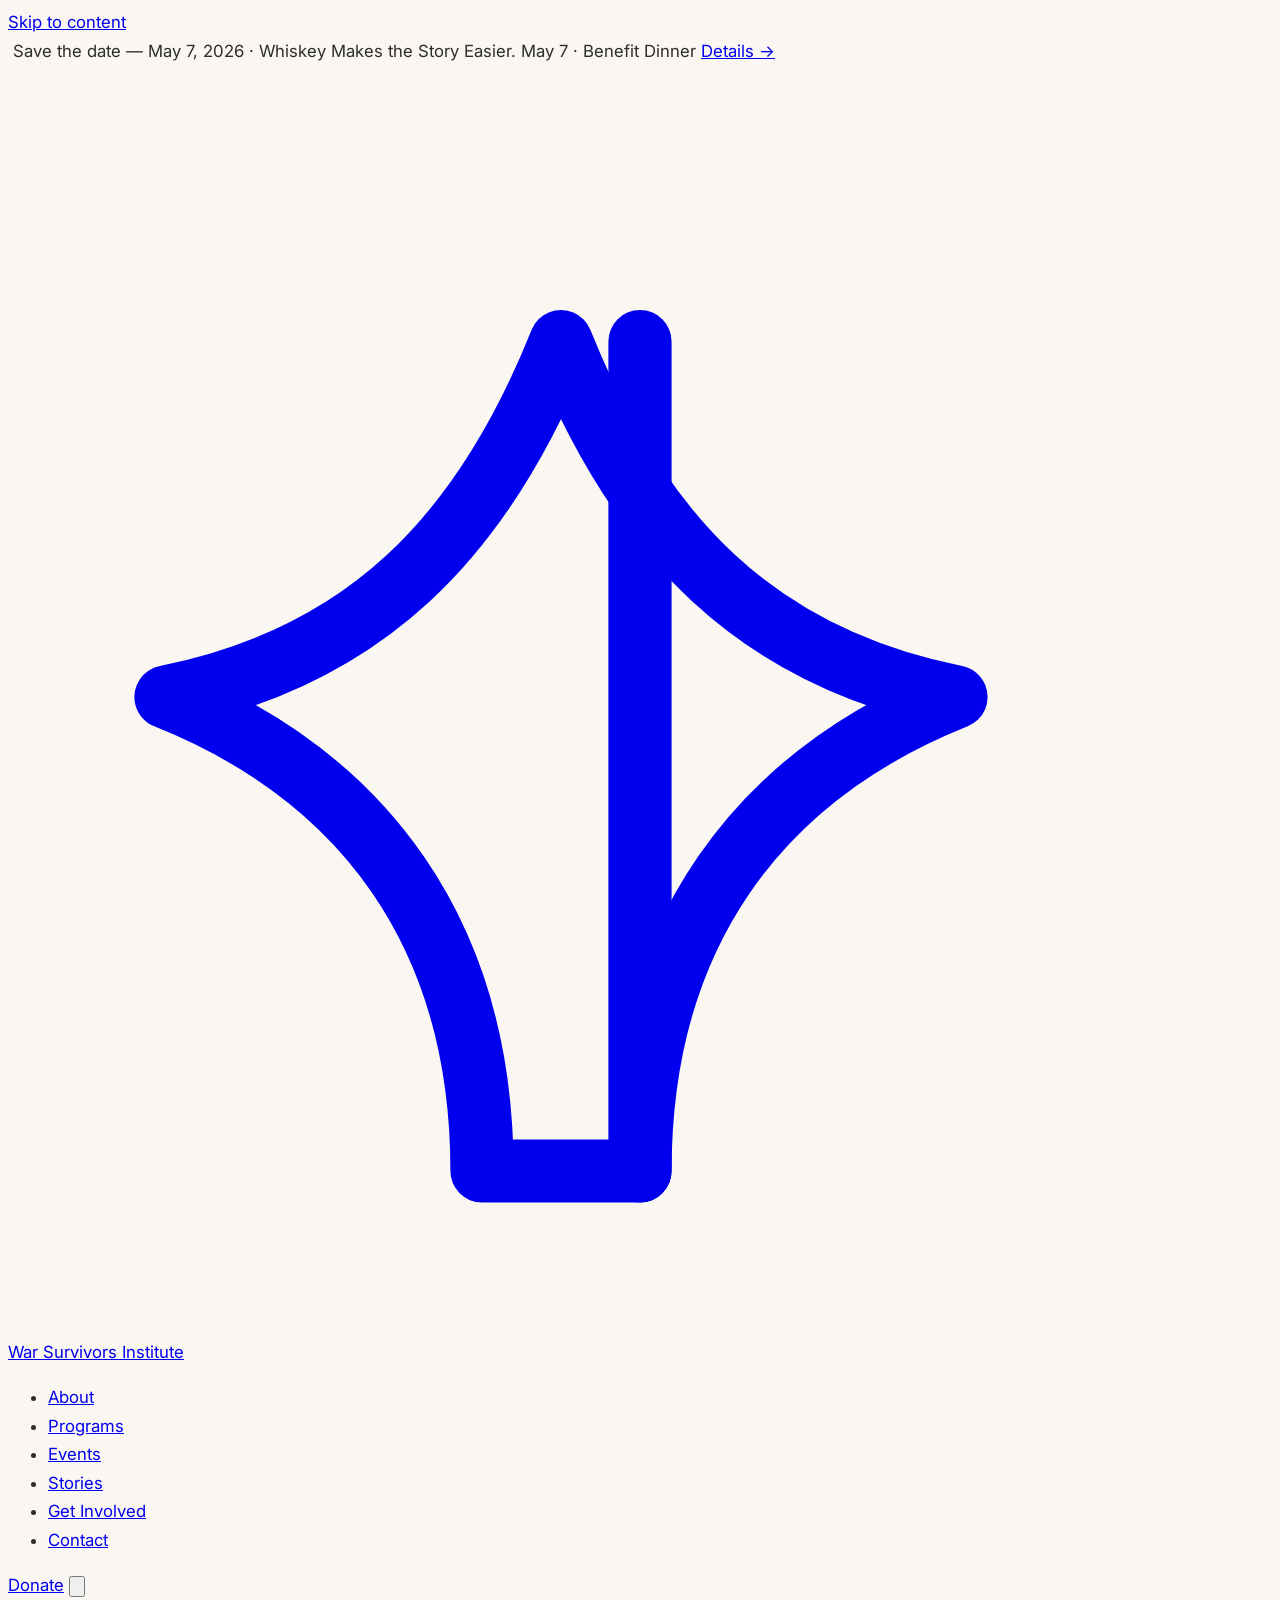
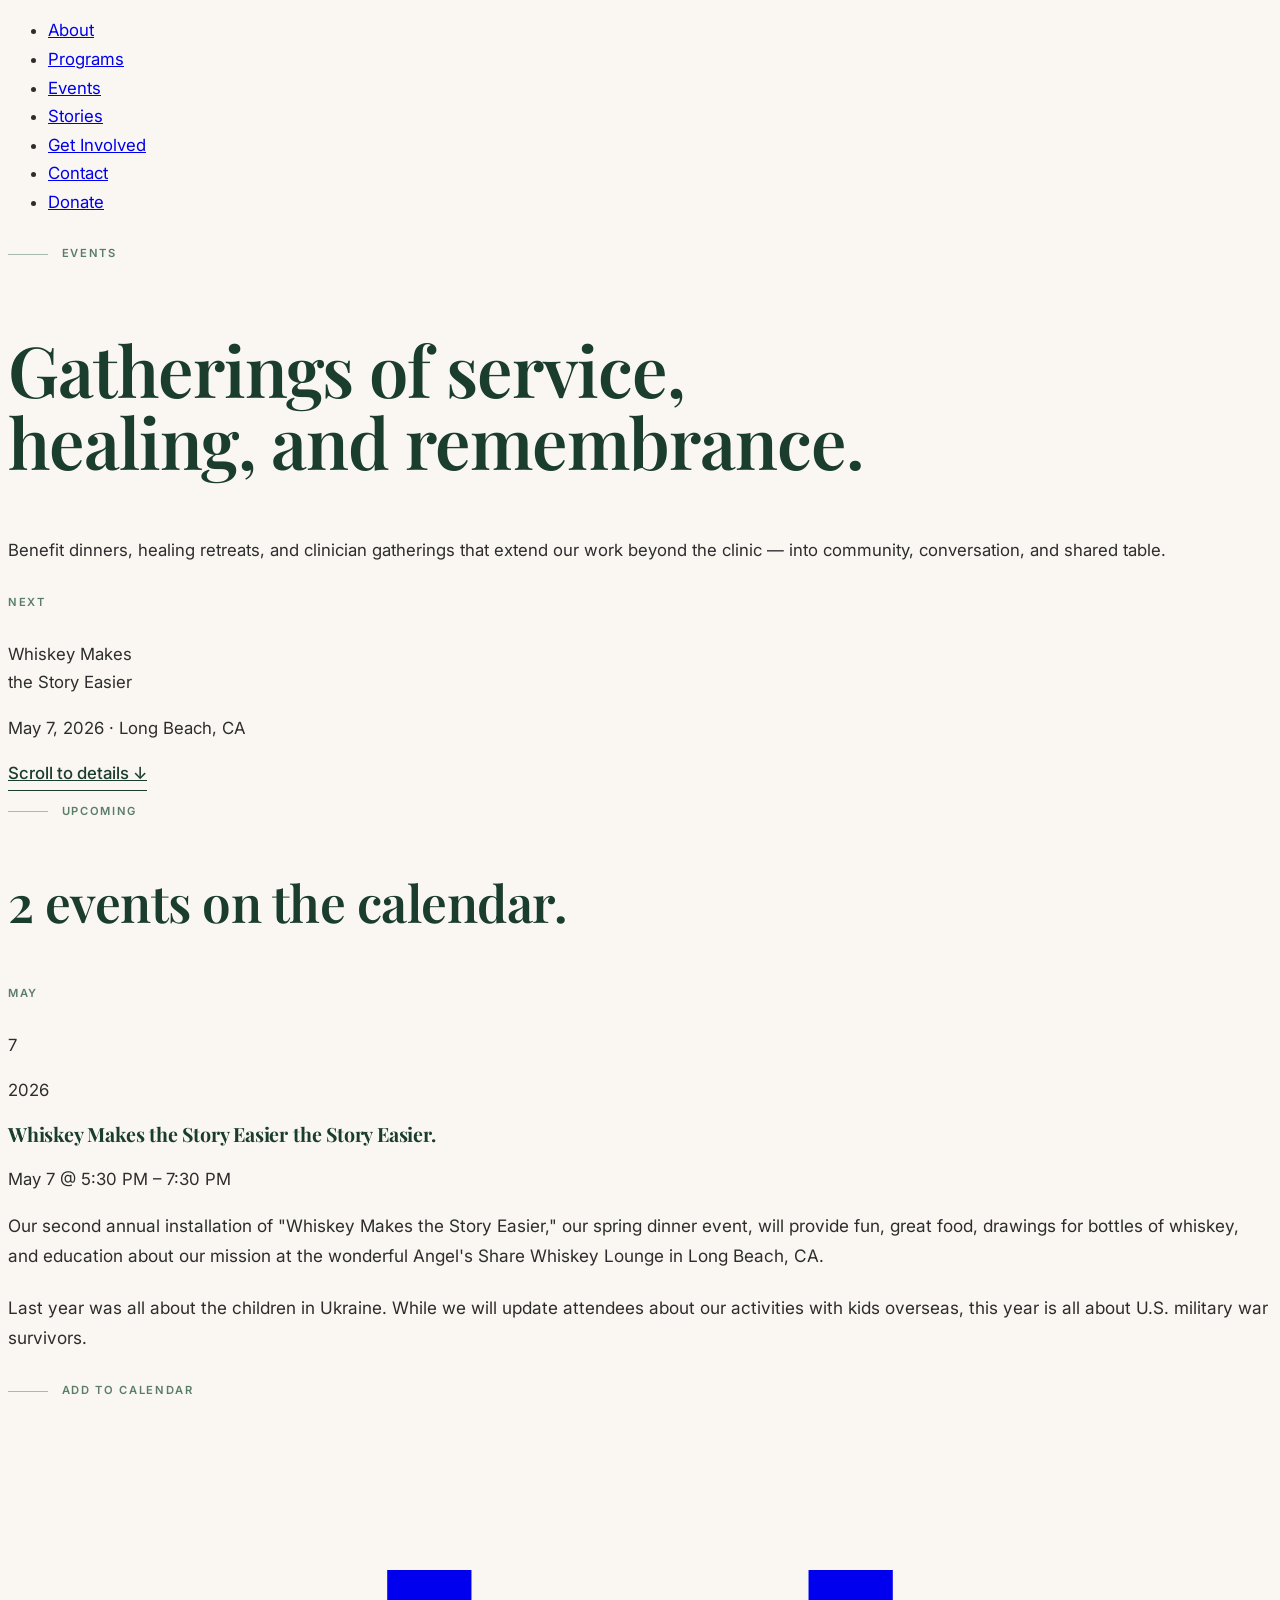
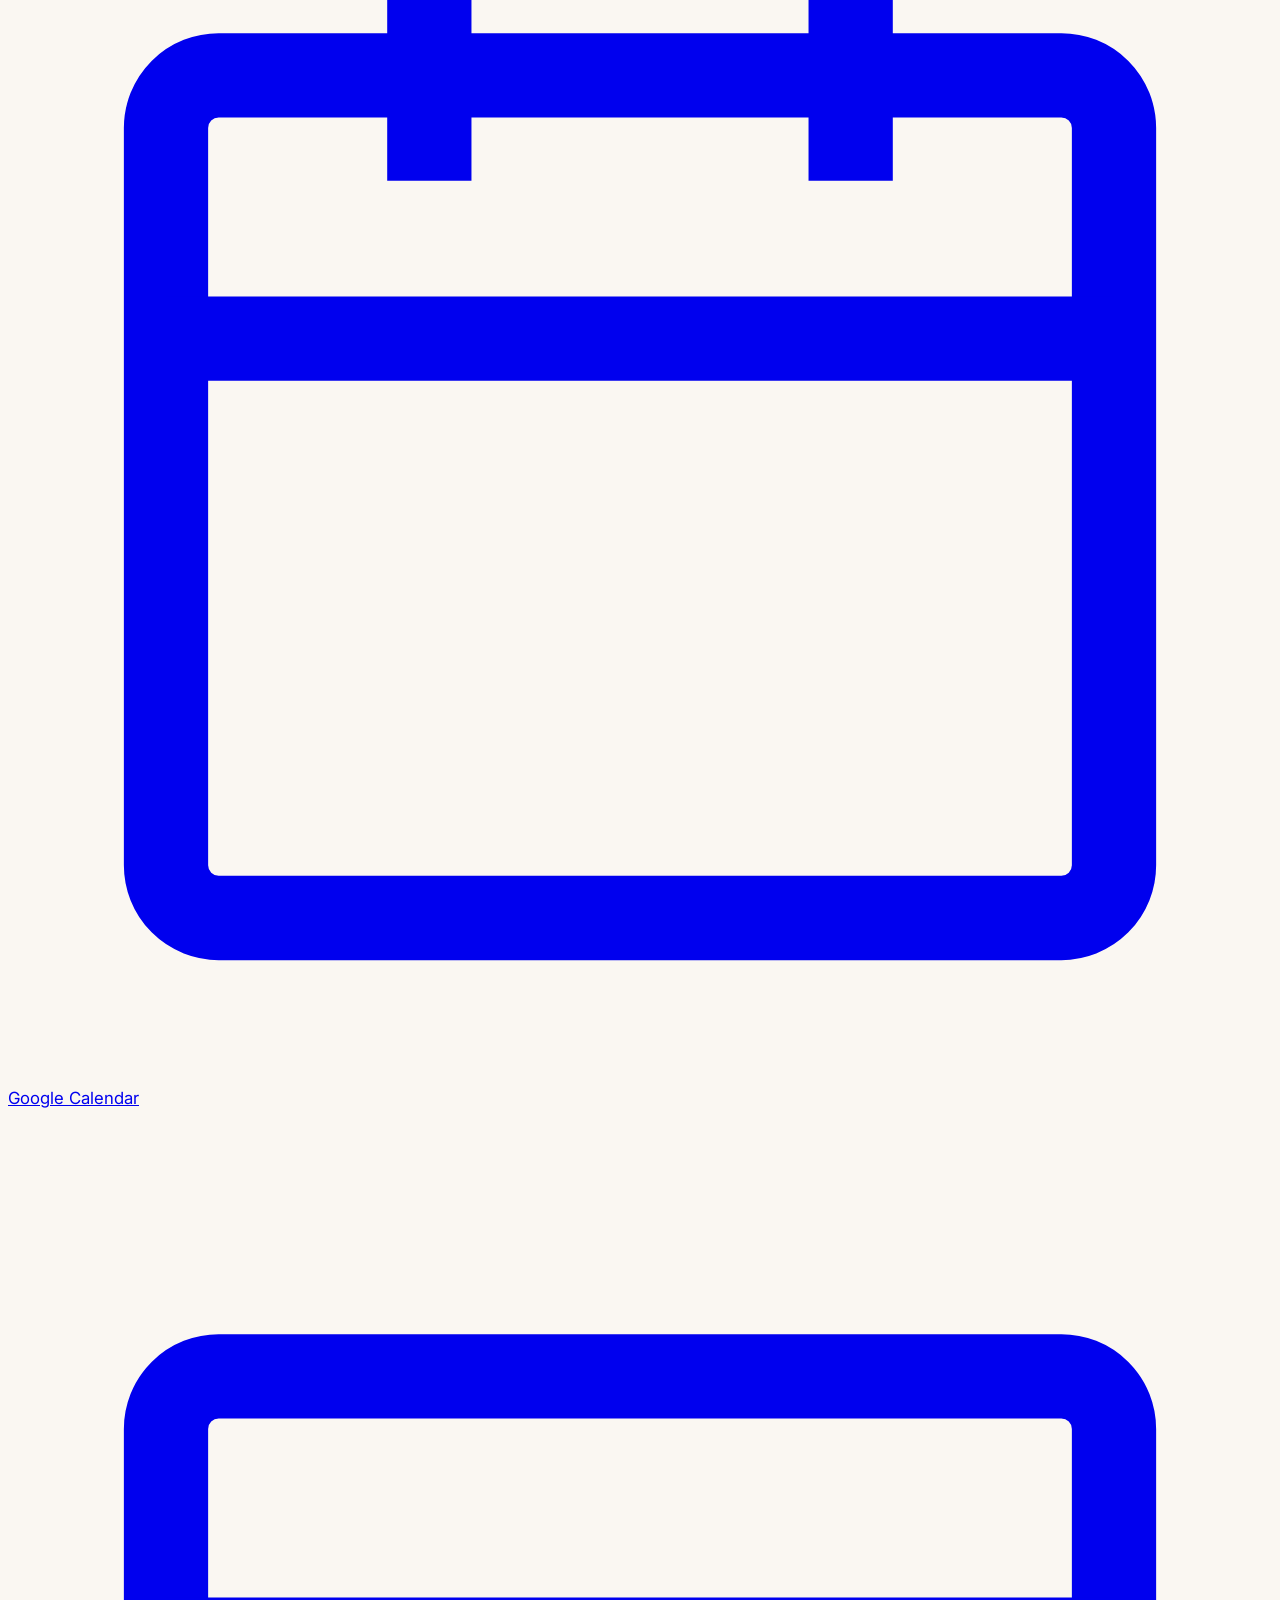
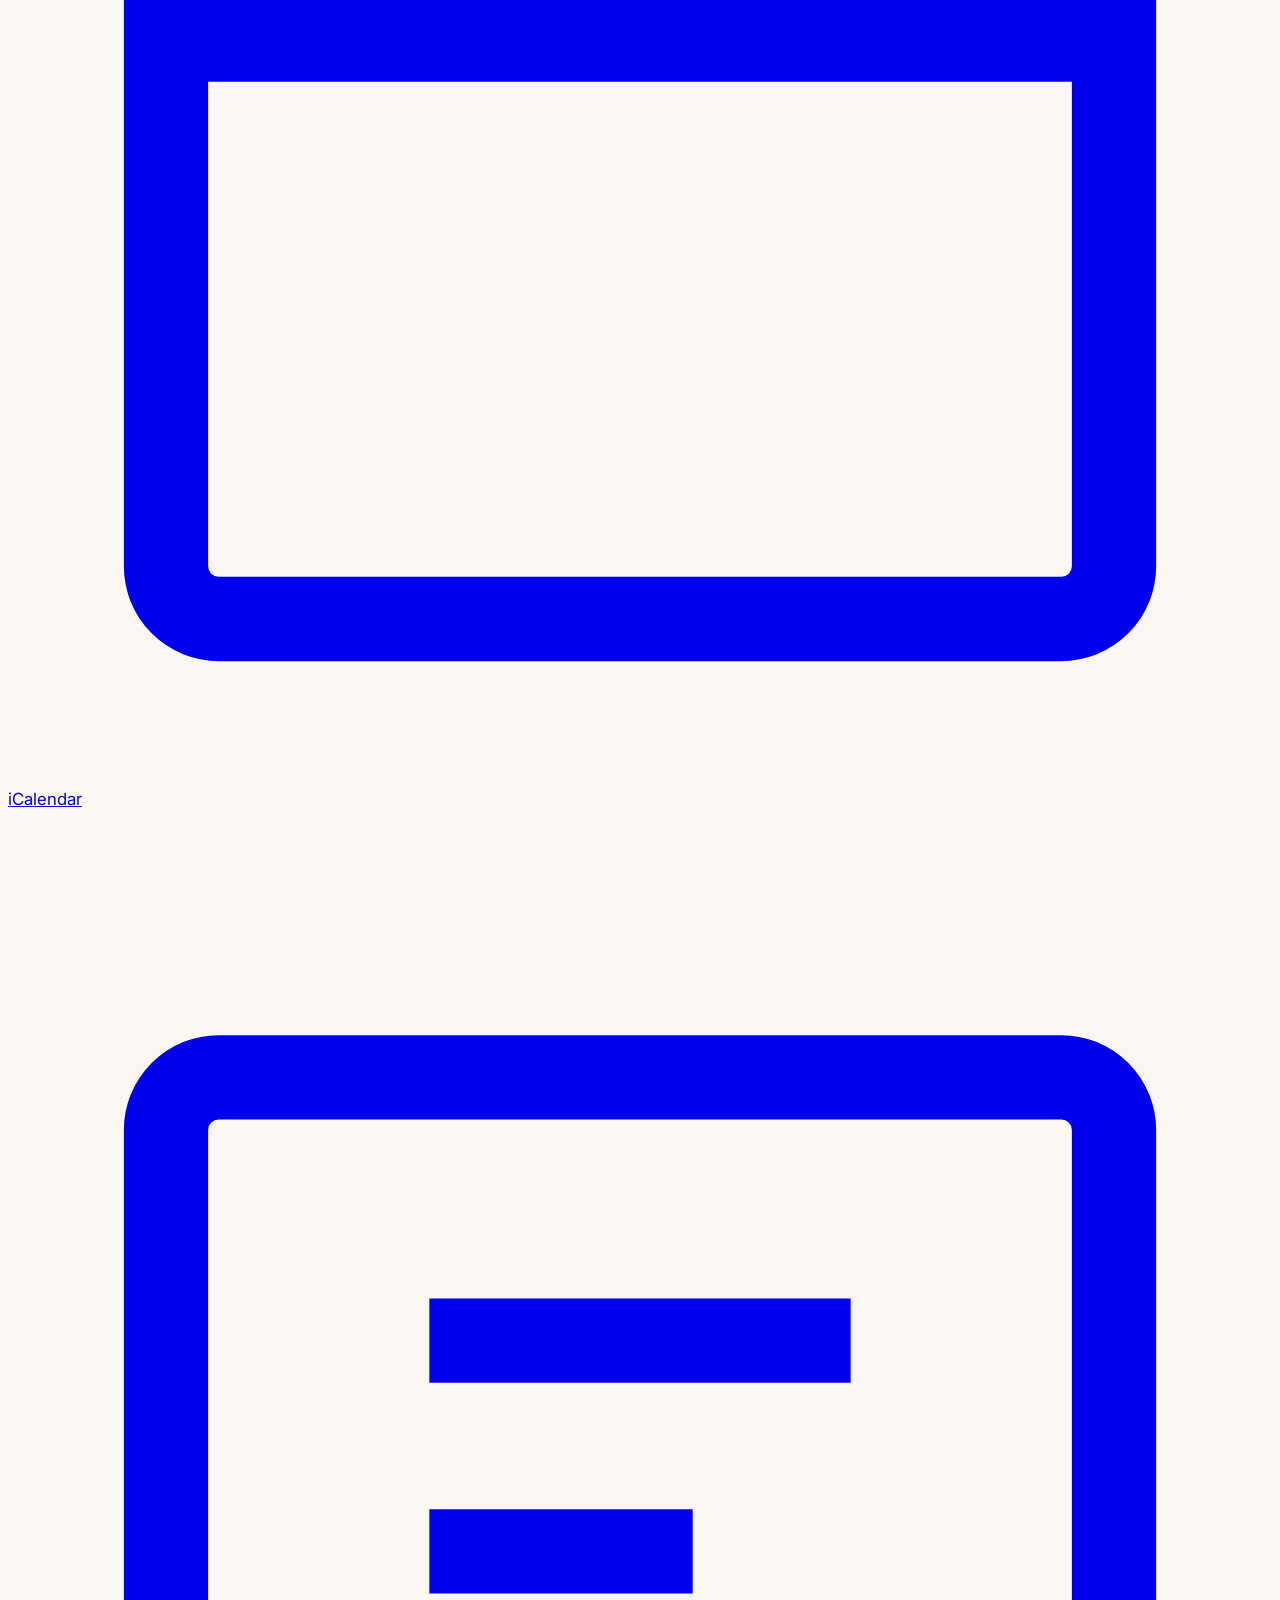
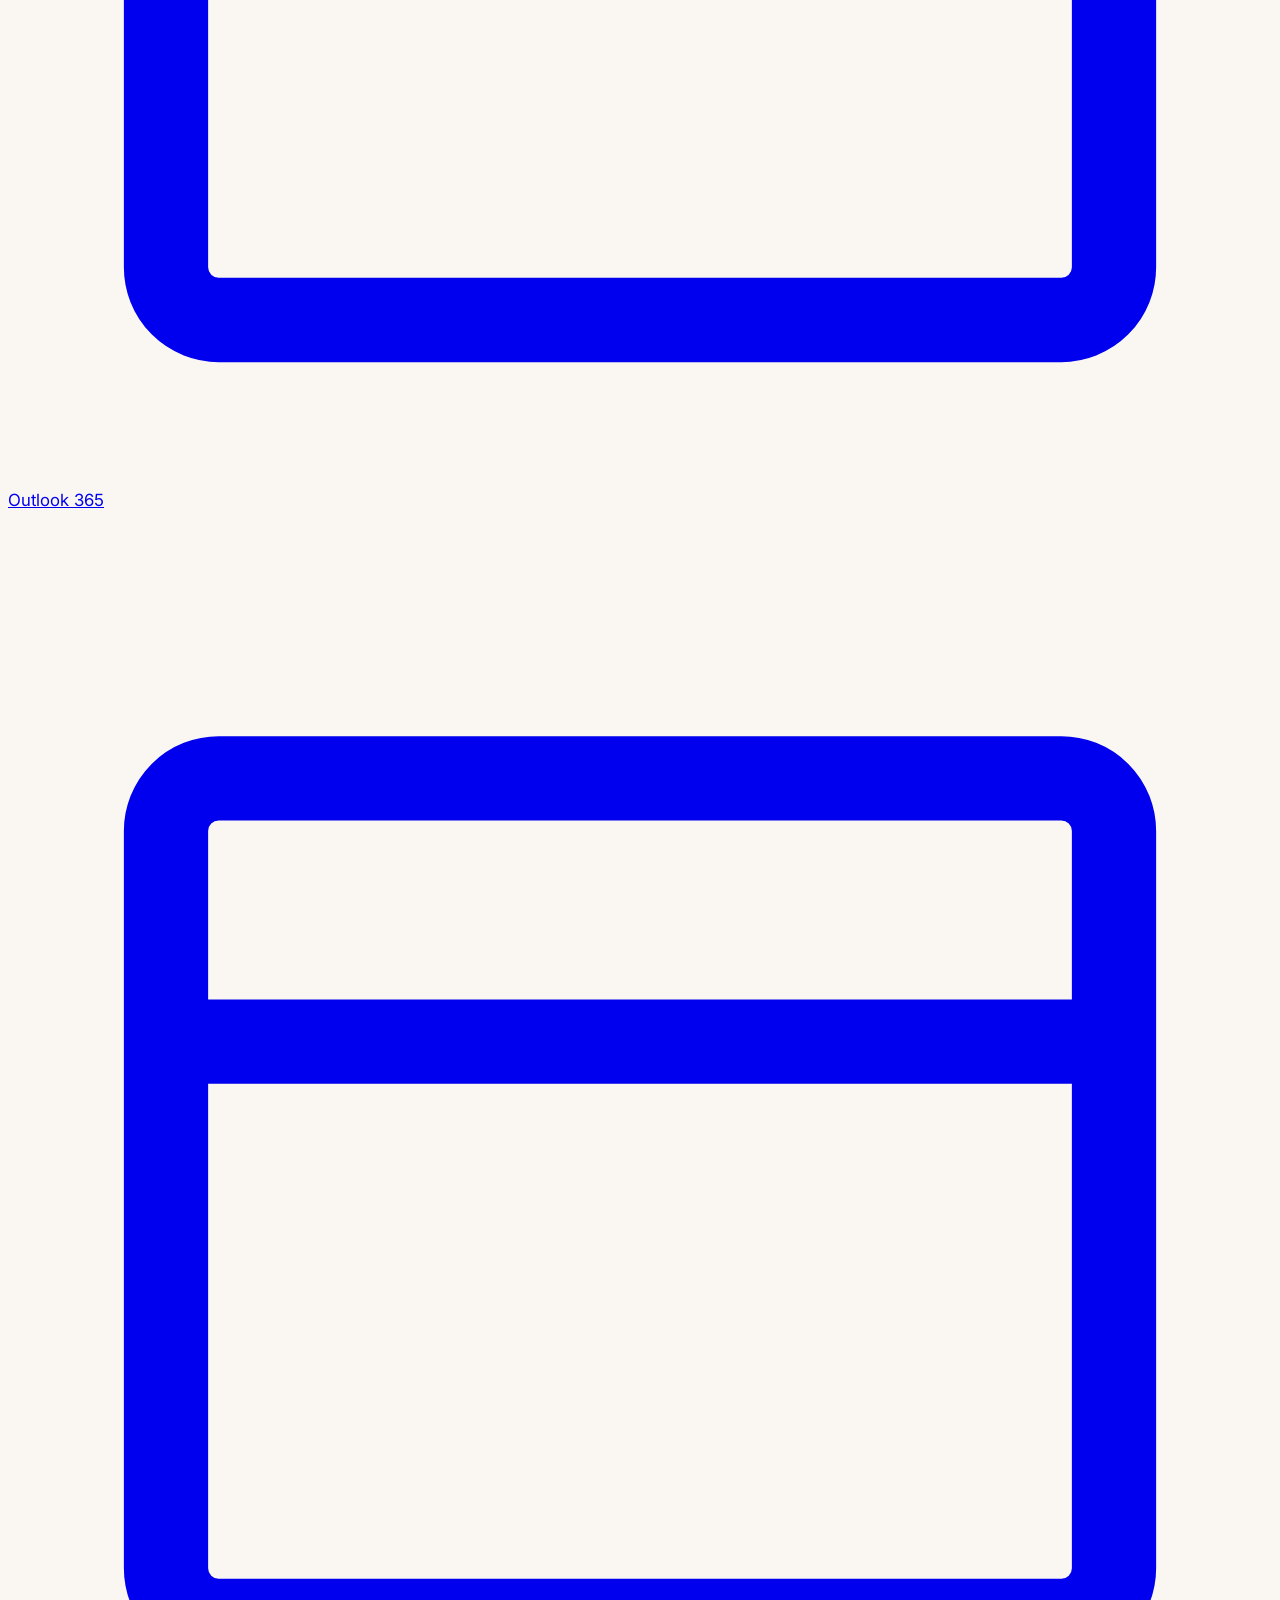
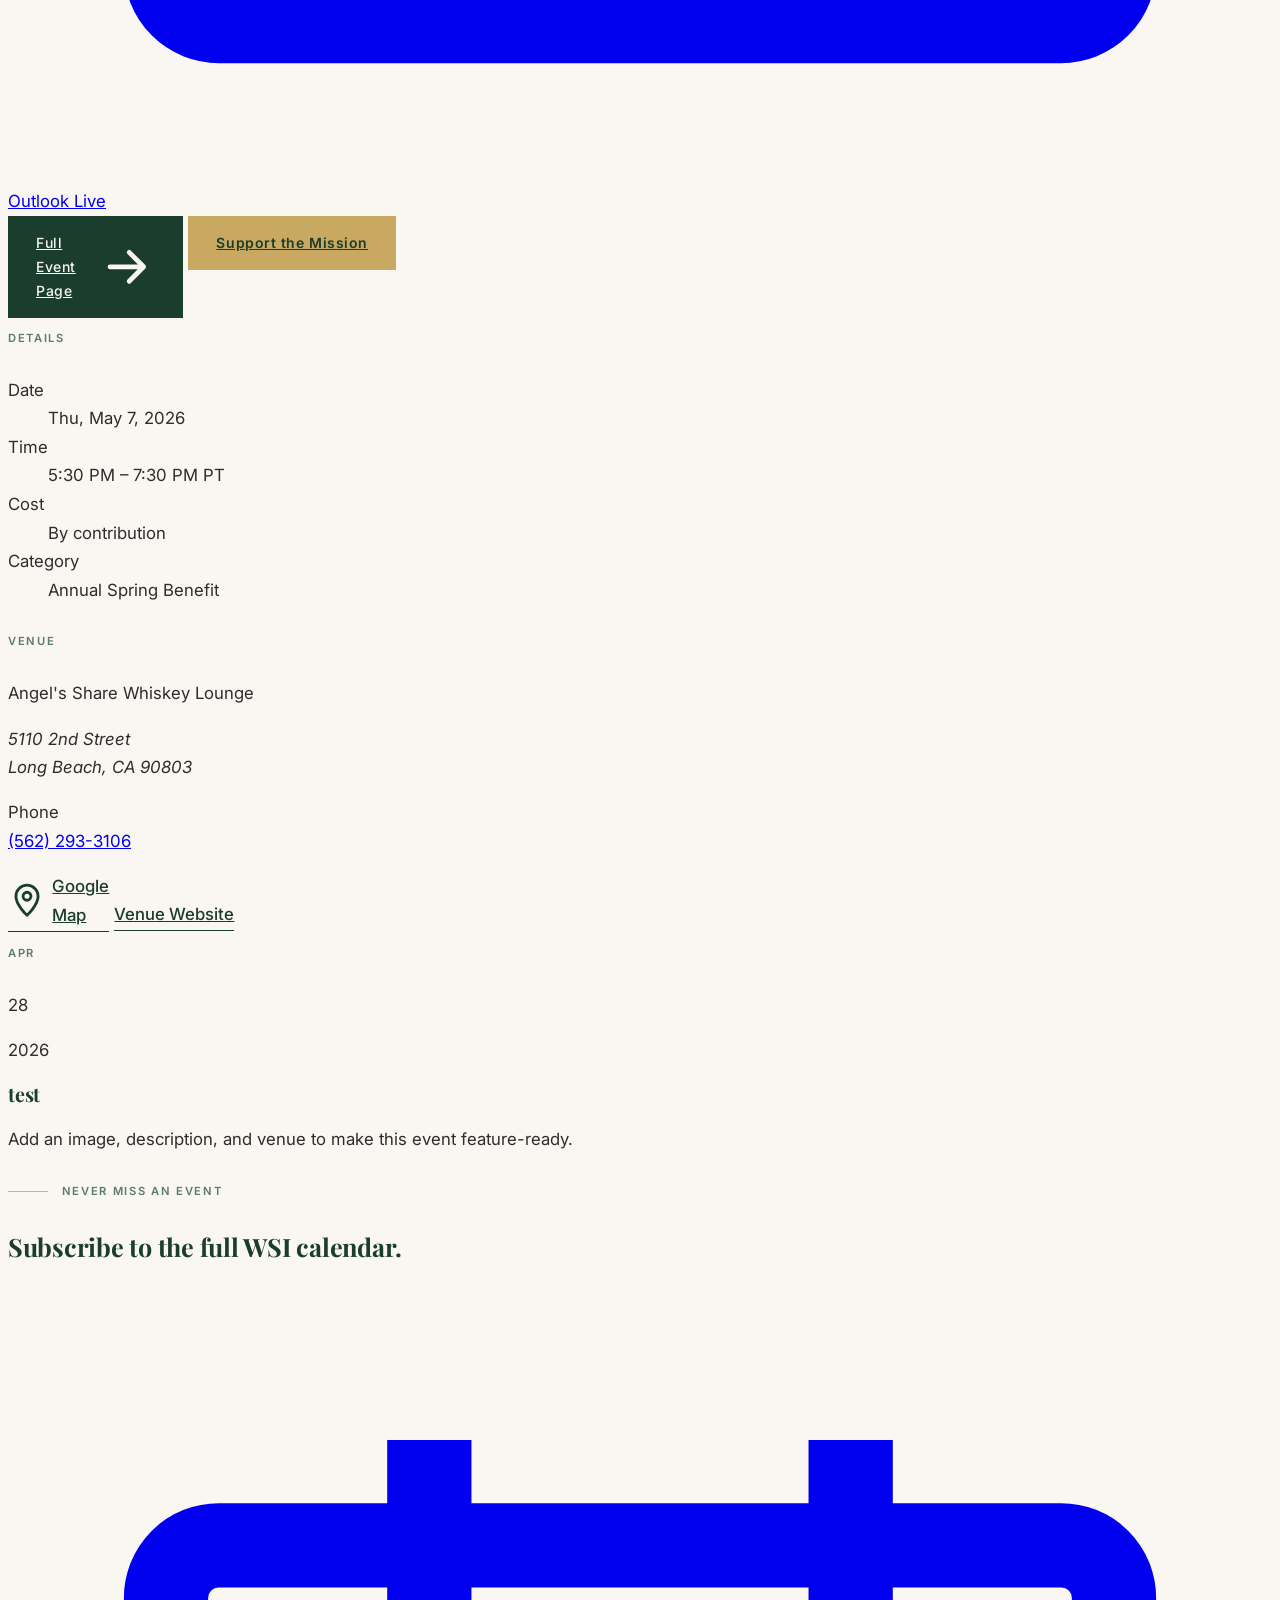
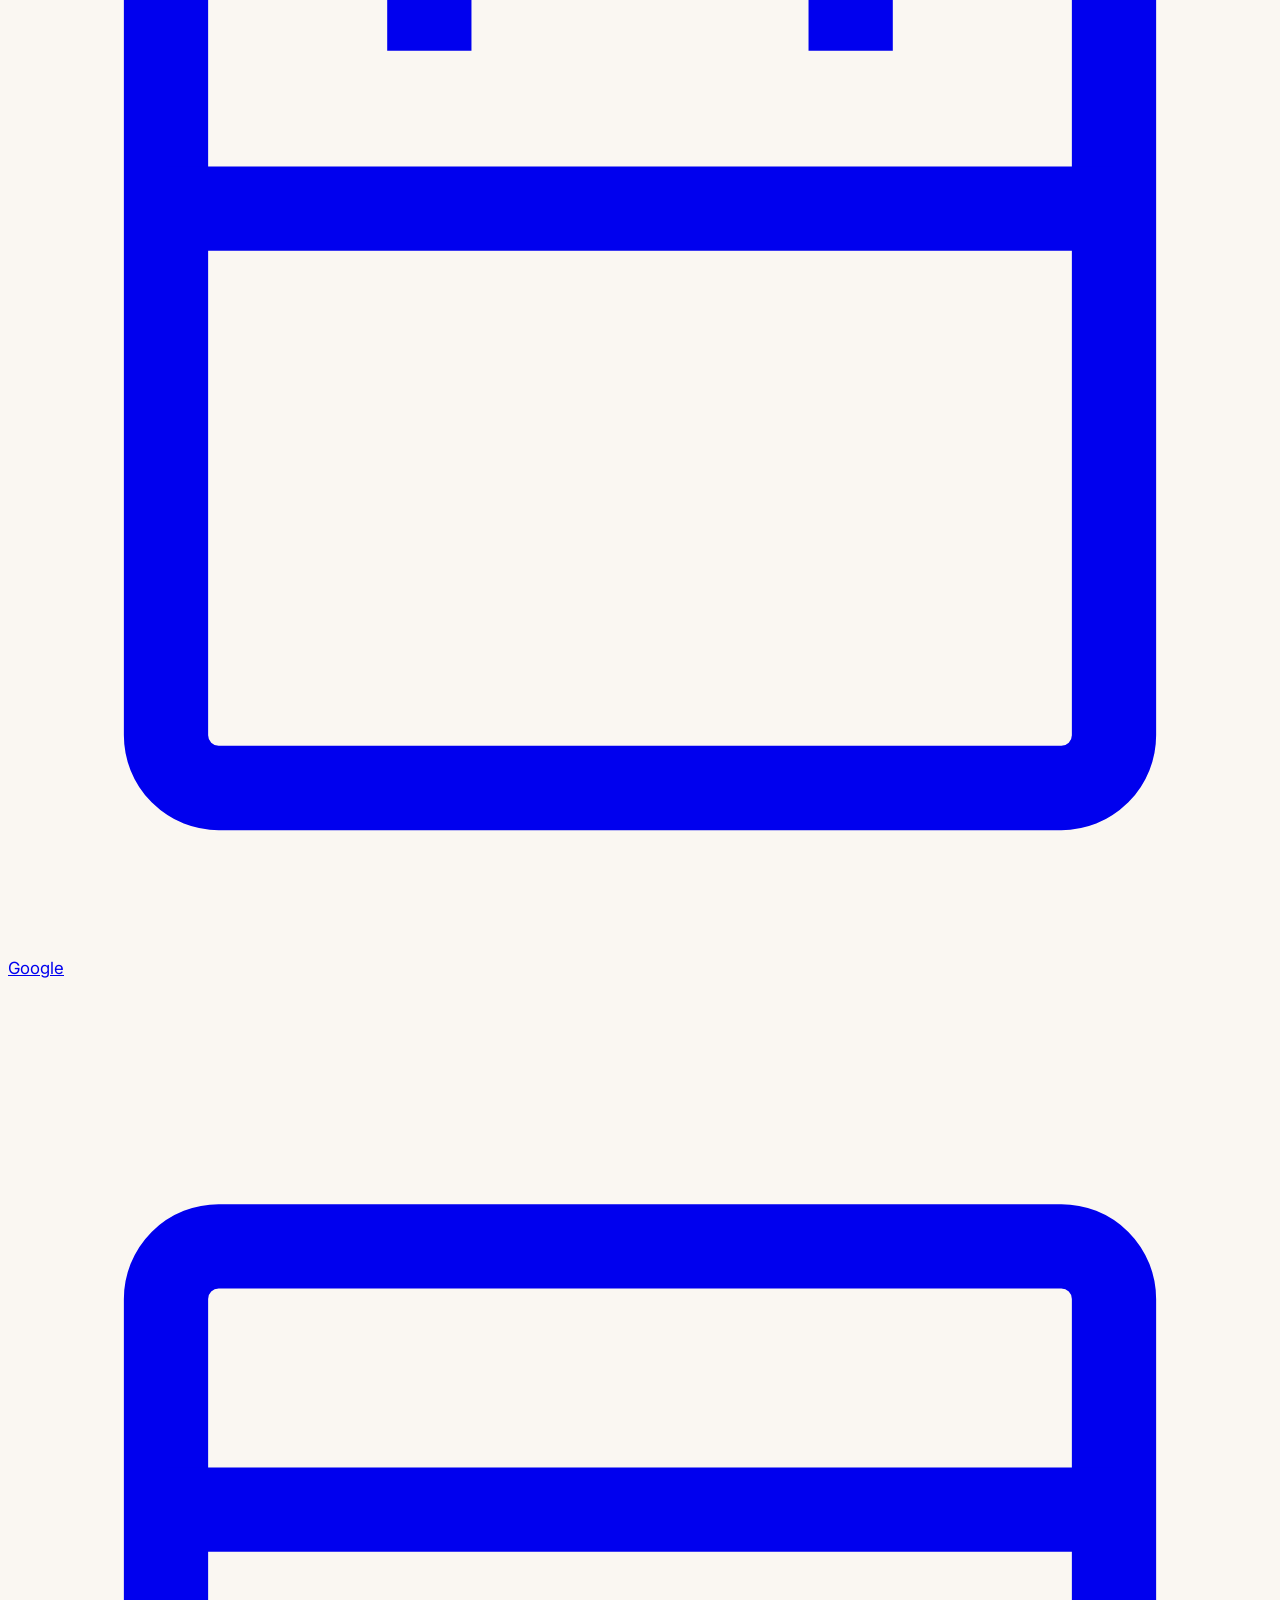
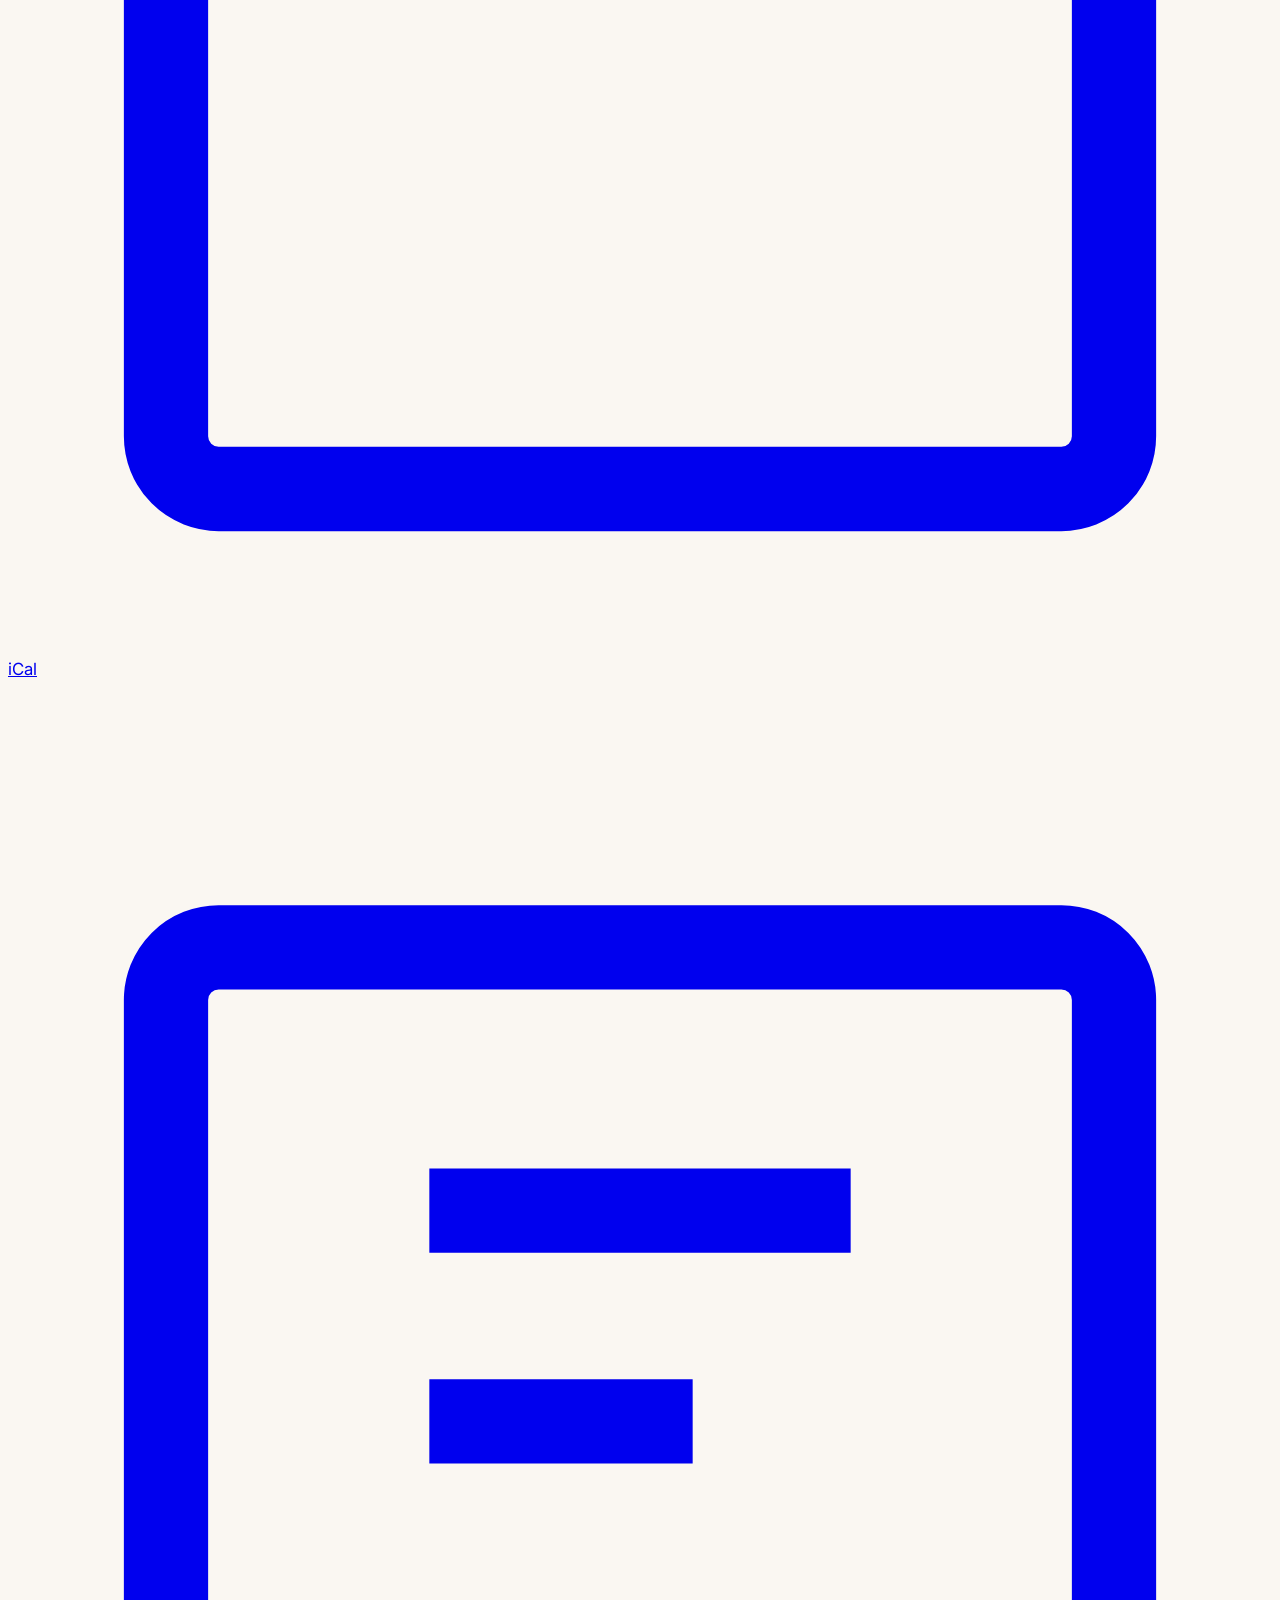
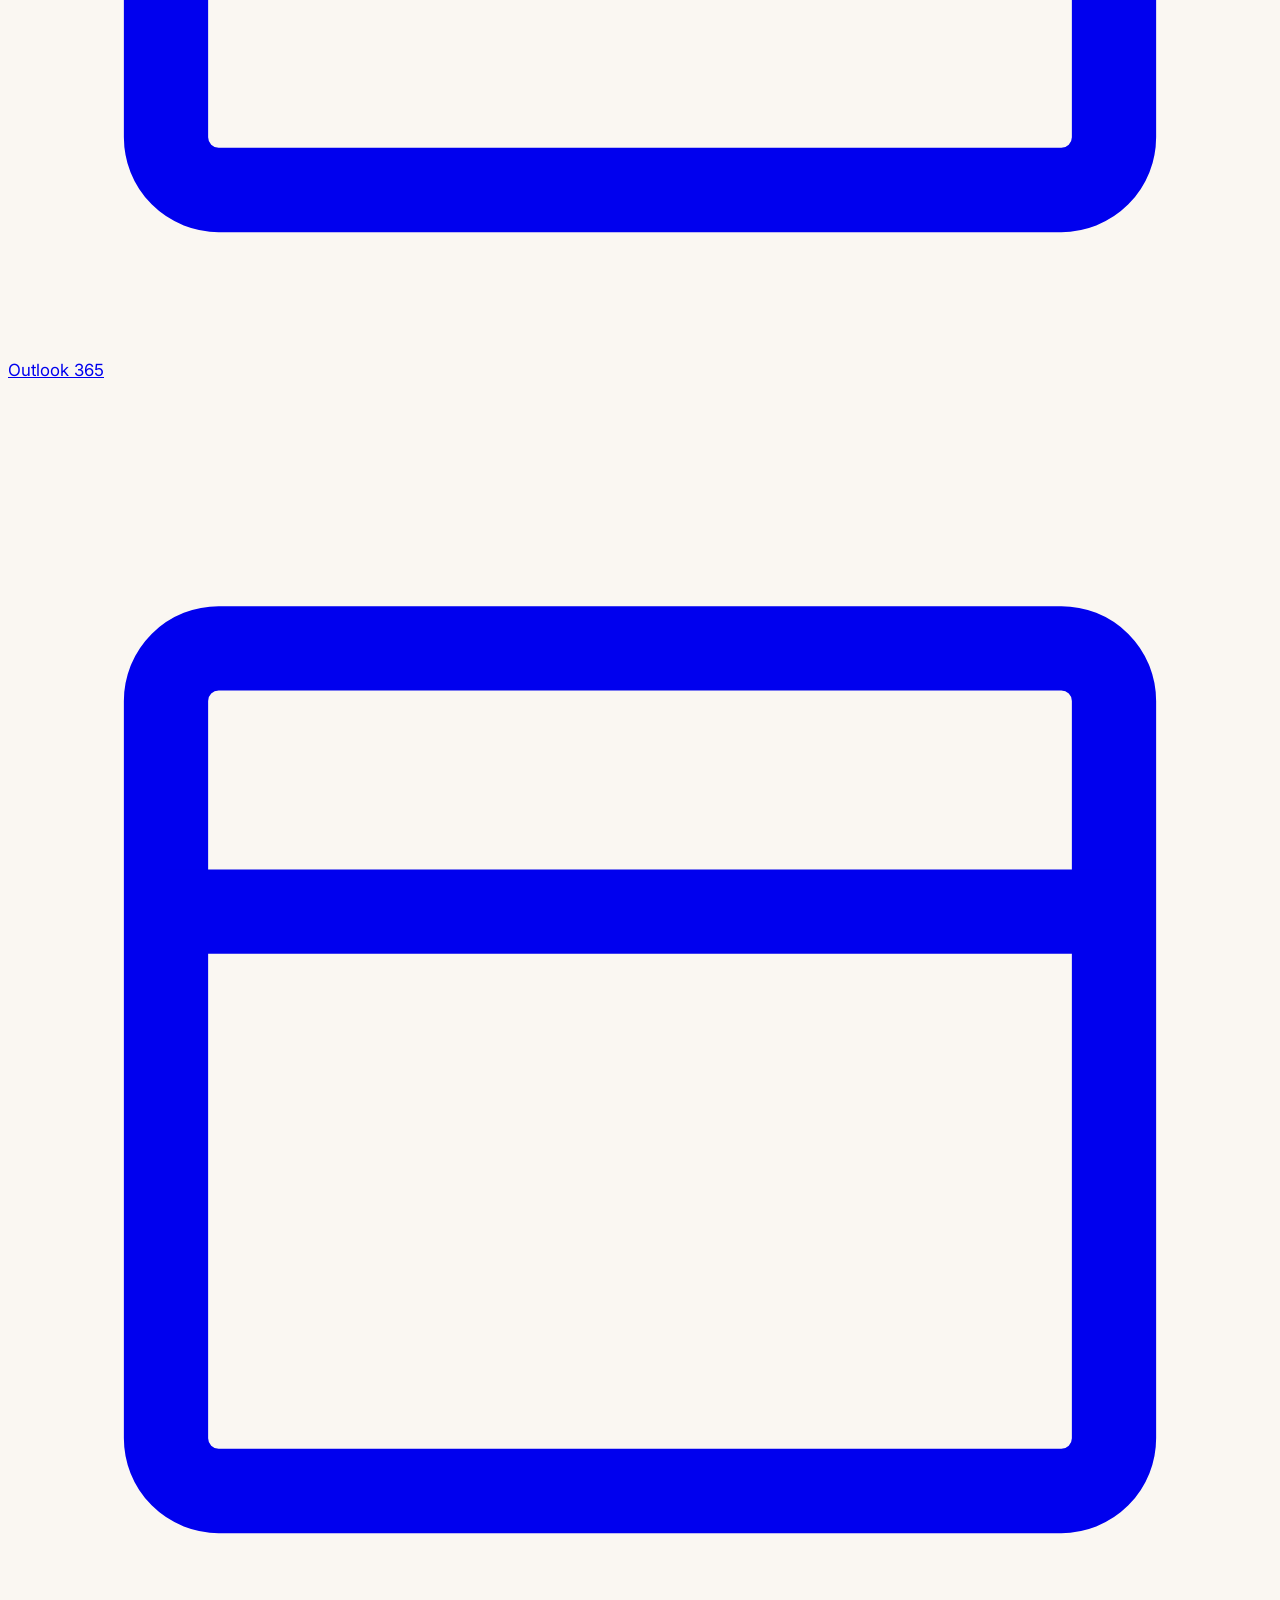
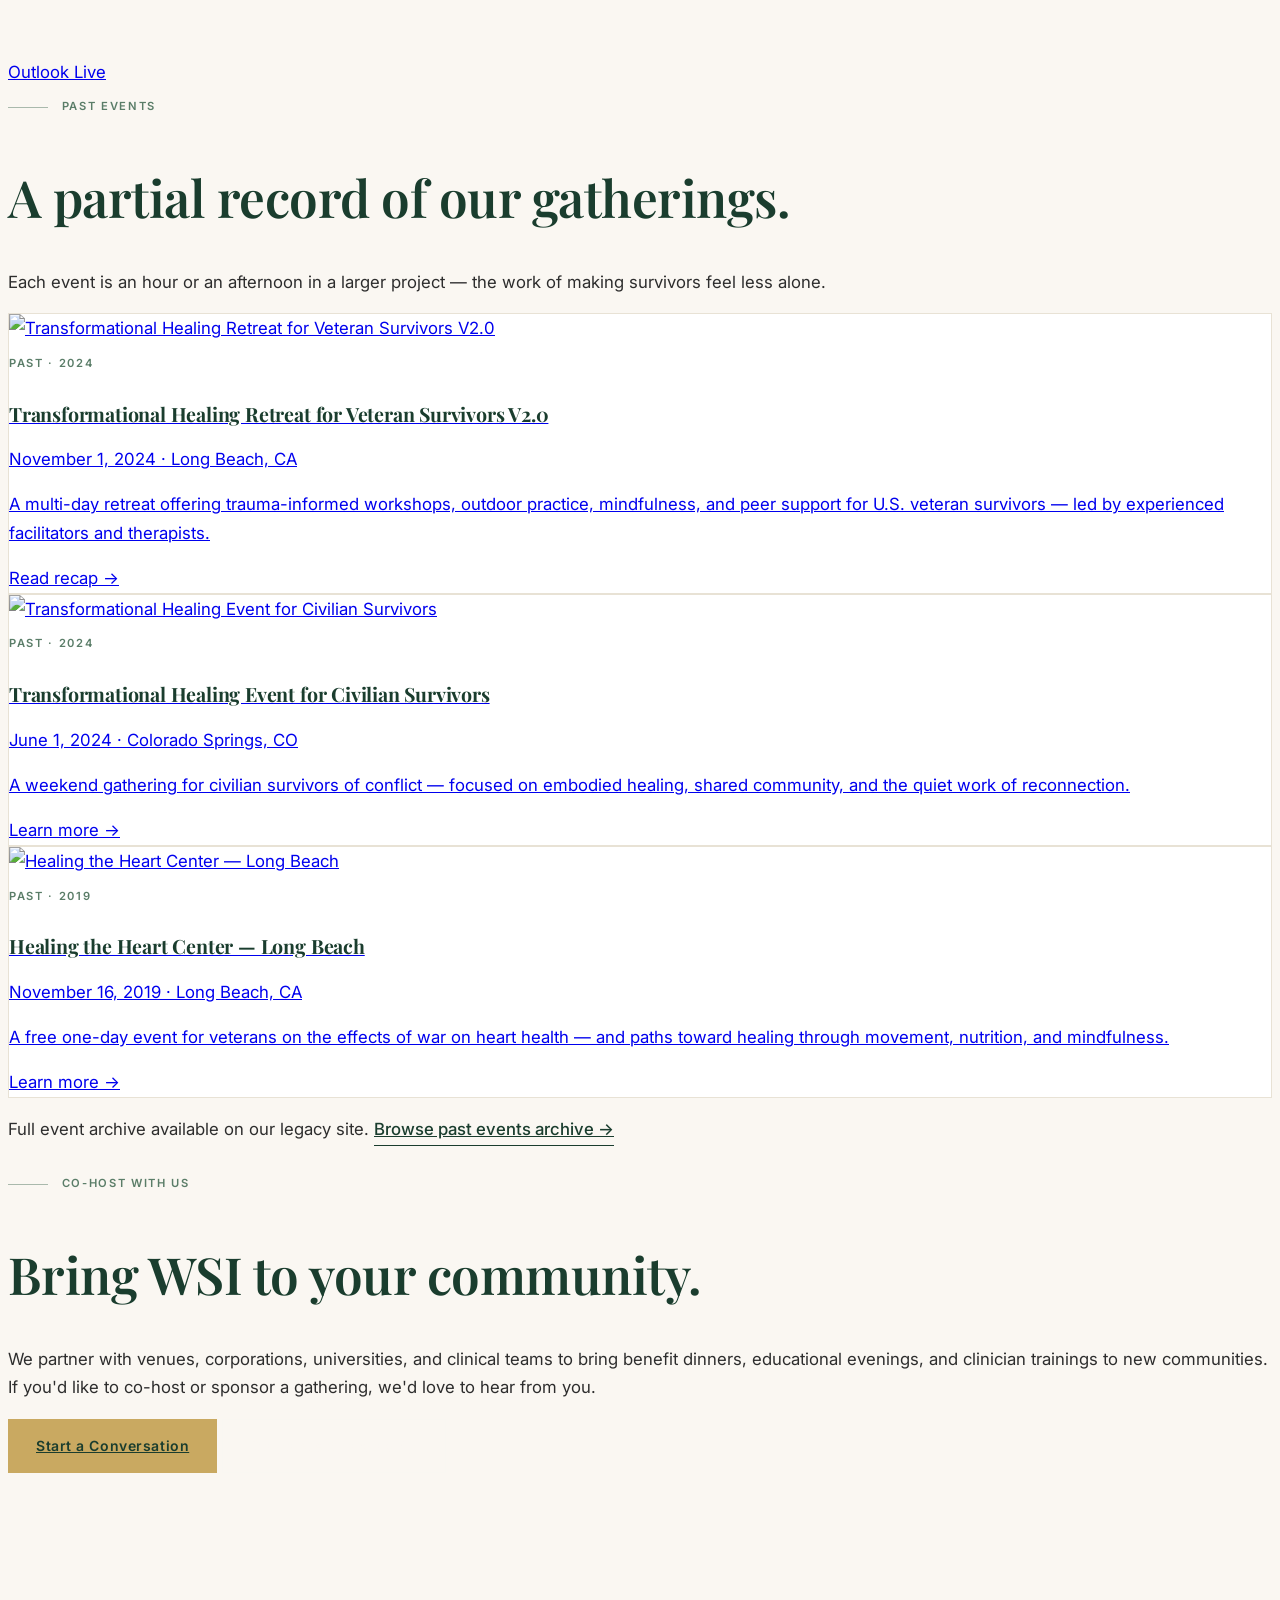
==== commit 6b59a191: "Render minimal/incomplete events gracefully - Compact card layout when an event has no image/descrip" ====
--- a/events.html
+++ b/events.html
@@ -107,7 +107,7 @@
         <div class="flex items-baseline justify-between mb-10 md:mb-14 reveal-up">
           <div>
             <p class="eyebrow text-terracotta mb-3"><span class="rule"></span>Upcoming</p>
-            <h2 class="section-heading">One event on the calendar.</h2>
+            <h2 class="section-heading" id="upcoming-events-header">One event on the calendar.</h2>
           </div>
         </div>
 
